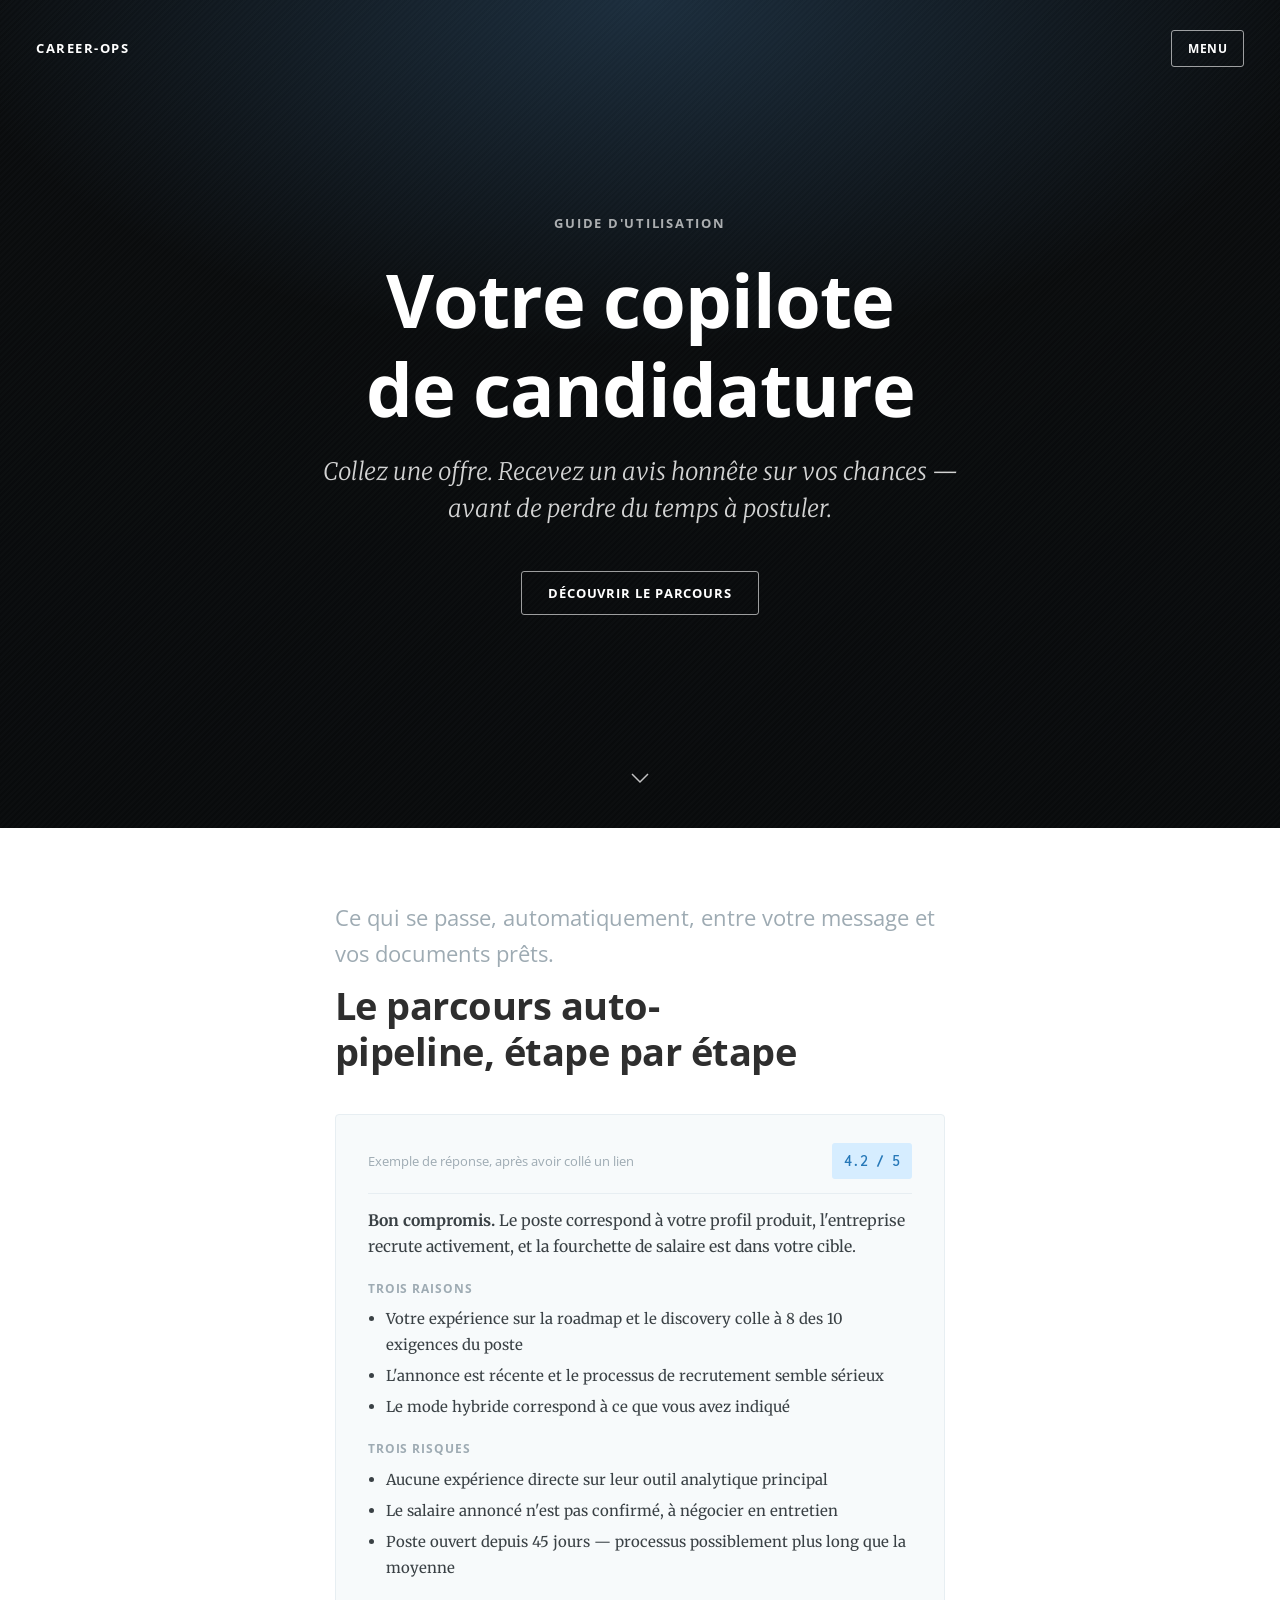
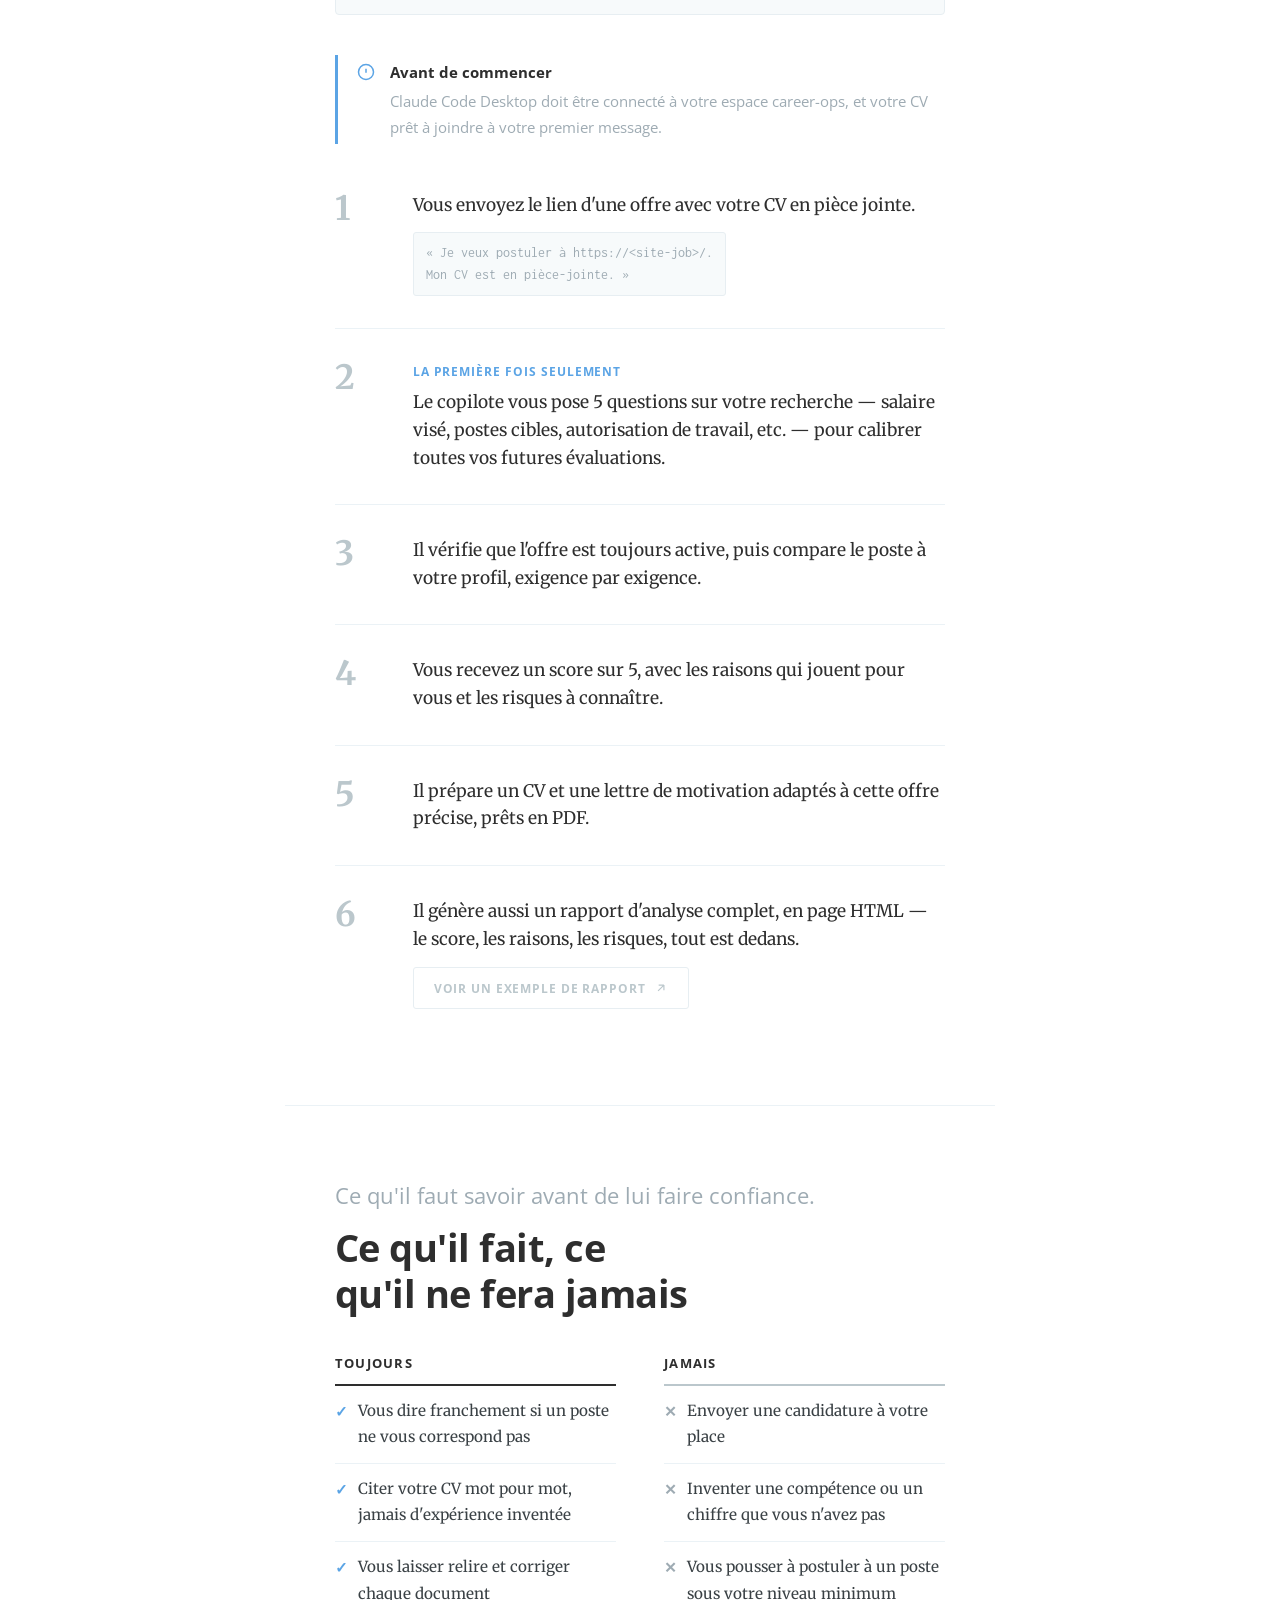
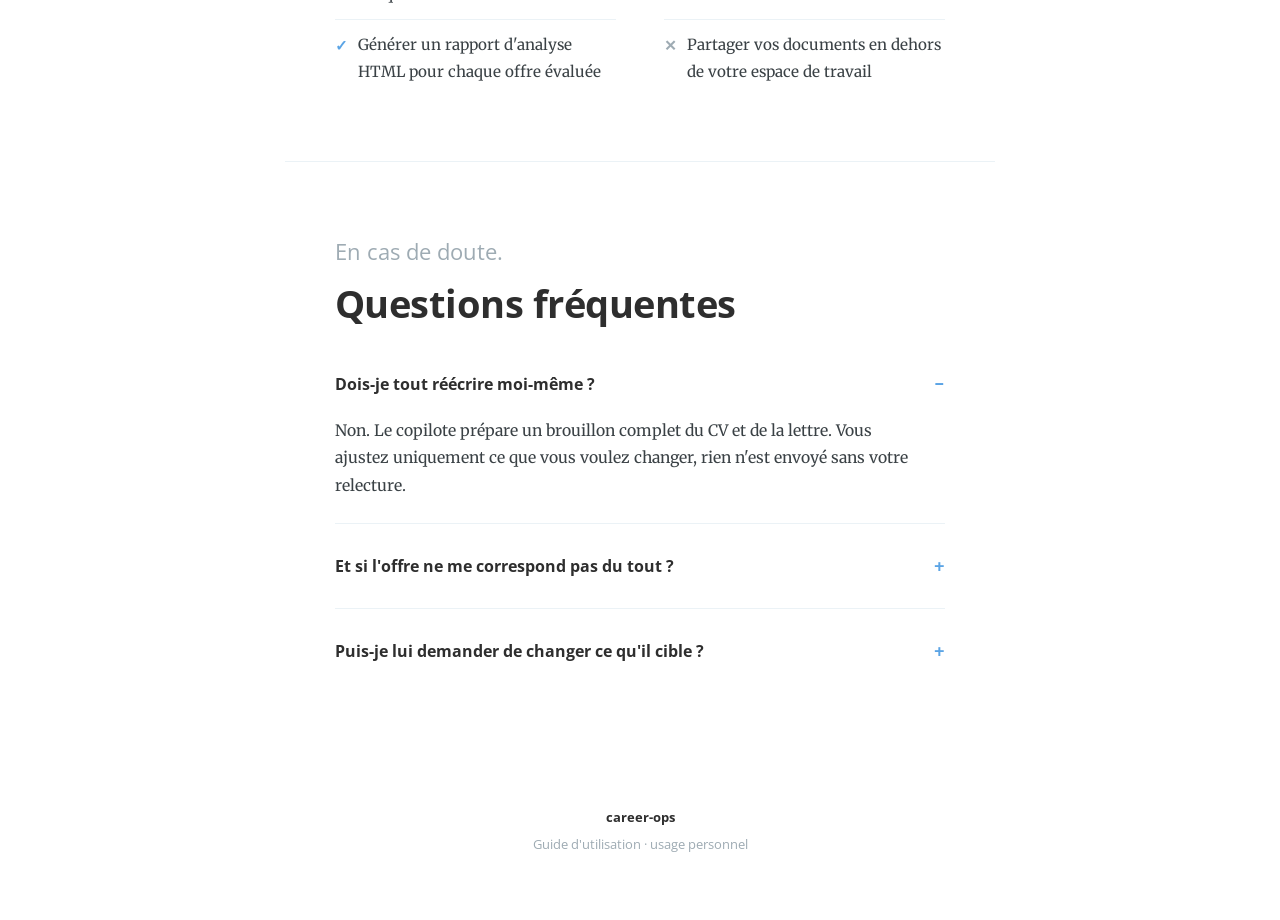
==== copilote-candidature.html @ a5e95cc9 "upd" ====
<!doctype html>
<html lang="fr">
<head>
<meta charset="utf-8">
<meta name="viewport" content="width=device-width, initial-scale=1">
<title>Votre copilote de candidature</title>
<meta name="description" content="Guide d'utilisation du copilote de candidature career-ops : collez une offre, recevez un avis honnête sur vos chances avant de postuler.">
<link rel="preconnect" href="https://fonts.googleapis.com">
<link rel="preconnect" href="https://fonts.gstatic.com" crossorigin>
<link href="https://fonts.googleapis.com/css2?family=Merriweather:ital,wght@0,300;0,400;0,700;1,300;1,400&family=Open+Sans:wght@400;700&family=Inconsolata:wght@500;600&display=swap" rel="stylesheet">
<style>
  :root {
    --ink: #3a4145;
    --ink-strong: #2e2e2e;
    --black: #111111;
    --muted: #9eabb3;
    --muted-2: #bbc7cc;
    --line: #ebf2f6;
    --line-2: #e7eef2;
    --paper: #f7fafb;
    --surface: #ffffff;
    --accent: #5ba4e5;
    --accent-tint: #d6edff;
    color-scheme: light;
  }

  * { box-sizing: border-box; }
  body {
    margin: 0;
    background: var(--surface);
    color: var(--ink);
    font-family: "Merriweather", Georgia, serif;
    font-size: 16px;
    line-height: 1.75;
    -webkit-font-smoothing: antialiased;
  }
  .sans { font-family: "Open Sans", -apple-system, "Segoe UI", sans-serif; }
  .mono { font-family: "Inconsolata", ui-monospace, SFMono-Regular, monospace; }
  a { color: inherit; }

  h1, h2, h3 { color: var(--ink-strong); line-height: 1.2; text-wrap: balance; margin: 0; }

  /* ================= Hero ================= */
  .main-header {
    position: relative;
    min-height: 92vh;
    display: flex;
    flex-direction: column;
    justify-content: center;
    align-items: center;
    text-align: center;
    padding: 0 24px;
    background:
      radial-gradient(ellipse 90% 70% at 50% 0%, rgba(91,164,229,.22), transparent 60%),
      linear-gradient(rgba(0,0,0,.5), rgba(0,0,0,.55)),
      repeating-linear-gradient(135deg, #1a1f22 0px, #1a1f22 2px, #14181b 2px, #14181b 4px),
      linear-gradient(160deg, #23292d 0%, #14181b 55%, #0d1012 100%);
    color: #fff;
    overflow: hidden;
  }

  .main-nav {
    position: absolute;
    top: 0; left: 0; right: 0;
    display: flex;
    align-items: center;
    justify-content: space-between;
    padding: 30px 36px;
    z-index: 3;
  }
  .brand-mark {
    font-family: "Open Sans", sans-serif;
    font-weight: 700;
    font-size: 13px;
    letter-spacing: .12em;
    text-transform: uppercase;
    color: #fff;
    text-decoration: none;
  }
  .menu-button {
    font-family: "Open Sans", sans-serif;
    font-size: 12px;
    font-weight: 700;
    letter-spacing: .04em;
    text-transform: uppercase;
    color: #fff;
    background: transparent;
    border: 1px solid rgba(255,255,255,.6);
    border-radius: 3px;
    padding: 9px 16px;
    cursor: pointer;
    transition: background .2s ease, color .2s ease;
  }
  .menu-button:hover { background: #fff; color: #222; }

  .hero-inner { position: relative; z-index: 2; width: 100%; max-width: 720px; }
  .eyebrow {
    font-family: "Open Sans", sans-serif;
    font-size: 12.5px; font-weight: 700; letter-spacing: .14em; text-transform: uppercase;
    color: rgba(255,255,255,.65);
    margin-bottom: 22px;
    animation: fadeDown .6s .1s both;
  }
  .page-title {
    font-family: "Open Sans", sans-serif;
    font-weight: 700;
    font-size: clamp(2.2rem, 6.5vw, 4.6rem);
    letter-spacing: -1px;
    color: #fff;
    animation: fadeDown .7s .2s both;
  }
  .page-description {
    font-family: "Merriweather", serif;
    font-weight: 300;
    font-style: italic;
    font-size: clamp(1.15rem, 2.4vw, 1.5rem);
    line-height: 1.55;
    color: rgba(255,255,255,.82);
    max-width: 46ch;
    margin: 20px auto 0;
    animation: fadeDown .9s .3s both;
  }
  .header-button {
    display: inline-block;
    margin-top: 2.75rem;
    padding: 0 26px;
    height: 44px;
    line-height: 42px;
    font-family: "Open Sans", sans-serif;
    font-size: 13px;
    font-weight: 700;
    letter-spacing: .07em;
    text-transform: uppercase;
    color: #fff;
    text-decoration: none;
    border: 1px solid rgba(255,255,255,.6);
    border-radius: 3px;
    transition: all .2s ease;
    animation: fadeDown 1s .4s both;
  }
  .header-button:hover { color: #222; background: #fff; border-color: #fff; }

  .scroll-down {
    position: absolute;
    z-index: 3;
    bottom: 34px; left: 50%;
    transform: translateX(-50%);
    width: 32px; height: 32px;
    color: rgba(255,255,255,.75);
    animation: bounce 2.2s infinite;
  }
  .scroll-down:hover { color: #fff; }

  @keyframes fadeDown { from { opacity: 0; transform: translateY(-14px); } to { opacity: 1; transform: translateY(0); } }
  @keyframes bounce { 0%,100% { transform: translateX(-50%) translateY(0); } 50% { transform: translateX(-50%) translateY(8px); } }
  @media (prefers-reduced-motion: reduce) {
    .eyebrow, .page-title, .page-description, .header-button { animation: none; }
    .scroll-down { animation: none; }
  }

  /* ================= Slide-in index ================= */
  .site-wrapper {
    position: relative;
    background: var(--surface);
    transition: transform .3s ease;
  }
  body.nav-open .site-wrapper { transform: translateX(-240px); }
  body.nav-open { overflow-x: hidden; }

  .index-panel {
    position: fixed;
    top: 0; right: 0; bottom: 0;
    width: 240px;
    background: var(--black);
    transform: translateX(240px);
    transition: transform .3s ease;
    z-index: 20;
    padding: 90px 8% 5%;
  }
  body.nav-open .index-panel { transform: translateX(0); }
  .index-panel .nav-title {
    position: absolute; top: 40px; left: 30px;
    font-family: "Open Sans", sans-serif;
    font-size: 12px; letter-spacing: .12em; text-transform: uppercase;
    color: rgba(255,255,255,.45);
  }
  .index-panel .close-btn {
    position: absolute; top: 30px; right: 30px;
    background: none; border: none; color: rgba(255,255,255,.6);
    font-size: 22px; line-height: 1; cursor: pointer; padding: 4px;
  }
  .index-panel .close-btn:hover { color: #fff; }
  .index-panel ul { list-style: none; margin: 0; padding: 0; }
  .index-panel li a {
    display: block;
    font-family: "Open Sans", sans-serif;
    font-size: 1.05rem;
    color: #b8b8b8;
    text-decoration: none;
    padding: 10px 0;
    border-bottom: 1px solid rgba(255,255,255,.08);
    transition: color .15s ease;
  }
  .index-panel li a:hover { color: #fff; }

  .nav-cover {
    display: none;
    position: fixed; inset: 0; z-index: 15;
    background: rgba(0,0,0,.25);
  }
  body.nav-open .nav-cover { display: block; }

  /* ================= Content rhythm (post-style) ================= */
  .inner { width: 86%; max-width: 710px; margin: 0 auto; }

  section.block {
    width: 86%; max-width: 710px; margin: 4.5rem auto 0;
    padding-bottom: 4rem;
    border-bottom: var(--line) 1px solid;
  }
  section.block:last-of-type { border-bottom: none; }

  .kicker {
    font-family: "Open Sans", sans-serif;
    font-size: 1.4rem; line-height: 1.6;
    color: var(--muted);
    margin: 1.5rem 0 0;
  }
  h2.block-title {
    font-family: "Open Sans", sans-serif;
    font-weight: 700;
    font-size: clamp(1.7rem, 3.5vw, 2.4rem);
    letter-spacing: -.5px;
    margin-top: 10px;
  }

  /* verdict mock, styled like a quoted excerpt card */
  .verdict-mock {
    margin-top: 2.5rem;
    background: var(--paper);
    border: 1px solid var(--line-2);
    border-radius: 4px;
    padding: 1.75rem 2rem;
  }
  .verdict-mock .head {
    display: flex; align-items: baseline; justify-content: space-between; gap: 12px; flex-wrap: wrap;
    padding-bottom: 14px; margin-bottom: 14px; border-bottom: 1px solid var(--line-2);
    font-family: "Open Sans", sans-serif;
  }
  .verdict-mock .who { font-size: .82rem; color: var(--muted); }
  .score-pill {
    font-family: "Inconsolata", monospace; font-weight: 600; font-size: 1rem;
    background: var(--accent-tint); color: #2678b8;
    border-radius: 3px; padding: 4px 12px; white-space: nowrap;
  }
  .verdict-mock p { margin: 0 0 12px; font-size: .98rem; line-height: 1.65; }
  .verdict-mock .tag {
    font-family: "Open Sans", sans-serif; font-size: .74rem; font-weight: 700;
    letter-spacing: .08em; text-transform: uppercase; color: var(--muted);
    margin: 18px 0 8px;
  }
  .verdict-mock ul { margin: 0; padding-left: 1.2em; font-size: .93rem; color: var(--ink); }
  .verdict-mock li { margin-bottom: 5px; }

  .callout {
    margin-top: 2.5rem;
    display: flex; gap: 14px;
    border-left: 3px solid var(--accent);
    padding: 4px 0 4px 18px;
  }
  .callout svg { flex: none; margin-top: 3px; color: var(--accent); }
  .callout .t { font-family: "Open Sans", sans-serif; font-weight: 700; font-size: .95rem; margin-bottom: 3px; color: var(--ink-strong); }
  .callout .d { color: var(--muted); font-size: .92rem; font-family: "Open Sans", sans-serif; }

  /* ================= Steps ================= */
  .steps { margin-top: 3rem; }
  .step {
    display: grid;
    grid-template-columns: 56px 1fr;
    gap: 22px;
    padding: 2rem 0;
    border-top: 1px solid var(--line);
  }
  .step:first-child { border-top: none; padding-top: 0; }
  .step .num {
    font-family: "Merriweather", serif;
    font-weight: 700;
    font-size: 2.1rem;
    color: var(--muted-2);
    line-height: 1;
  }
  .step .body p { margin: 0; color: var(--ink-strong); font-size: 1.08rem; line-height: 1.6; }
  .step .body .example {
    margin-top: 12px;
    font-family: "Inconsolata", monospace;
    font-size: .85rem;
    line-height: 1.6;
    color: var(--muted);
    background: var(--paper);
    border: 1px solid var(--line-2);
    border-radius: 3px;
    padding: 9px 12px;
    display: inline-block;
  }
  .btn-report {
    display: inline-flex; align-items: center; gap: 9px;
    margin-top: 14px;
    padding: 0 20px; height: 42px;
    font-family: "Open Sans", sans-serif;
    font-size: .78rem; font-weight: 700; letter-spacing: .07em; text-transform: uppercase;
    color: var(--ink-strong);
    background: transparent;
    border: 1px solid var(--ink-strong);
    border-radius: 3px;
    cursor: pointer;
    transition: all .2s ease;
  }
  .btn-report:hover:not(:disabled) { background: var(--ink-strong); color: #fff; }
  .btn-report:disabled {
    cursor: not-allowed;
    color: var(--muted-2);
    border-color: var(--line-2);
  }
  .step .body .once {
    font-family: "Open Sans", sans-serif;
    font-size: .74rem; font-weight: 700; letter-spacing: .08em; text-transform: uppercase;
    color: var(--accent);
    margin-bottom: 8px; display: block;
  }

  /* ================= Trust grid ================= */
  .trust-grid {
    margin-top: 2.5rem;
    display: grid;
    grid-template-columns: 1fr 1fr;
    gap: 0 3rem;
  }
  .trust-col h3 {
    font-family: "Open Sans", sans-serif;
    font-weight: 700; font-size: .8rem;
    letter-spacing: .1em; text-transform: uppercase;
    padding-bottom: 12px; margin-bottom: 12px;
    border-bottom: 2px solid var(--ink-strong);
  }
  .trust-col.dont h3 { border-bottom-color: var(--muted-2); }
  .trust-col ul { margin: 0; padding: 0; list-style: none; }
  .trust-col li {
    font-size: .95rem; color: var(--ink);
    padding: 12px 0;
    border-top: 1px solid var(--line);
    display: flex; gap: 10px;
  }
  .trust-col li:first-child { border-top: none; padding-top: 0; }
  .trust-col.do li::before { content: "✓"; color: var(--accent); flex: none; font-weight: 700; font-family: "Open Sans", sans-serif; }
  .trust-col.dont li::before { content: "✕"; color: var(--muted); flex: none; font-weight: 700; font-family: "Open Sans", sans-serif; }

  /* ================= FAQ ================= */
  .faq-item { border-top: 1px solid var(--line); padding: 1.5rem 0; }
  .faq-item:first-of-type { border-top: none; padding-top: 0; }
  .faq-item summary {
    cursor: pointer; list-style: none;
    font-family: "Open Sans", sans-serif; font-weight: 700; font-size: 1.02rem; color: var(--ink-strong);
    display: flex; align-items: center; justify-content: space-between; gap: 12px;
  }
  .faq-item summary::-webkit-details-marker { display: none; }
  .faq-item summary::after { content: "+"; color: var(--accent); font-size: 1.3rem; font-family: "Inconsolata", monospace; flex: none; }
  .faq-item[open] summary::after { content: "–"; }
  .faq-item p { margin: 14px 0 0; color: var(--ink); font-size: .98rem; max-width: 58ch; }

  /* ================= Footer ================= */
  footer.site-footer {
    padding: 3rem 24px 4rem;
    text-align: center;
    font-family: "Open Sans", sans-serif;
    font-size: .82rem;
    color: var(--muted);
  }
  footer.site-footer .copyright { color: var(--ink-strong); font-weight: 700; margin-bottom: 4px; }

  @media (max-width: 560px) {
    .trust-grid { grid-template-columns: 1fr; gap: 2rem; }
    .step { grid-template-columns: 40px 1fr; gap: 14px; }
    .step .num { font-size: 1.5rem; }
    .main-nav { padding: 22px 20px; }
  }
</style>
</head>
<body>

<header class="main-header">
  <nav class="main-nav">
    <a class="brand-mark" href="./">career-ops</a>
    <button class="menu-button" id="openNav" aria-controls="indexPanel" aria-expanded="false">Menu</button>
  </nav>
  <div class="hero-inner">
    <div class="eyebrow">Guide d'utilisation</div>
    <h1 class="page-title">Votre copilote<br>de candidature</h1>
    <p class="page-description">Collez une offre. Recevez un avis honnête sur vos chances — avant de perdre du temps à postuler.</p>
    <a class="header-button" href="#etapes">Découvrir le parcours</a>
  </div>
  <a class="scroll-down" href="#content" aria-label="Défiler vers le contenu">
    <svg viewBox="0 0 32 32" fill="none" stroke="currentColor" stroke-width="1.5"><path d="M8 12l8 8 8-8"/></svg>
  </a>
</header>

<span class="nav-cover" id="navCover"></span>
<div class="index-panel" id="indexPanel">
  <span class="nav-title">Sommaire</span>
  <button class="close-btn" id="closeNav" aria-label="Fermer">&times;</button>
  <ul>
    <li><a href="#etapes">Le parcours</a></li>
    <li><a href="#confiance">Ce qu'il fait / ne fait jamais</a></li>
    <li><a href="#faq">Questions fréquentes</a></li>
    <li><a href="./">← Tous les tutoriels</a></li>
  </ul>
</div>

<div class="site-wrapper" id="siteWrapper">
  <main id="content">

    <section class="block" id="etapes">
      <div class="inner">
        <p class="kicker sans">Ce qui se passe, automatiquement, entre votre message et vos documents prêts.</p>
        <h2 class="block-title">Le parcours auto-pipeline, étape par étape</h2>

        <div class="verdict-mock">
          <div class="head">
            <span class="who">Exemple de réponse, après avoir collé un lien</span>
            <span class="score-pill">4.2 / 5</span>
          </div>
          <p><strong>Bon compromis.</strong> Le poste correspond à votre profil produit, l'entreprise recrute activement, et la fourchette de salaire est dans votre cible.</p>
          <div class="tag">Trois raisons</div>
          <ul>
            <li>Votre expérience sur la roadmap et le discovery colle à 8 des 10 exigences du poste</li>
            <li>L'annonce est récente et le processus de recrutement semble sérieux</li>
            <li>Le mode hybride correspond à ce que vous avez indiqué</li>
          </ul>
          <div class="tag">Trois risques</div>
          <ul>
            <li>Aucune expérience directe sur leur outil analytique principal</li>
            <li>Le salaire annoncé n'est pas confirmé, à négocier en entretien</li>
            <li>Poste ouvert depuis 45 jours — processus possiblement plus long que la moyenne</li>
          </ul>
        </div>

        <div class="callout">
          <svg width="20" height="20" viewBox="0 0 24 24" fill="none" stroke="currentColor" stroke-width="1.8"><circle cx="12" cy="12" r="9"/><path d="M12 8v5M12 16h.01"/></svg>
          <div>
            <div class="t">Avant de commencer</div>
            <div class="d">Claude Code Desktop doit être connecté à votre espace career-ops, et votre CV prêt à joindre à votre premier message.</div>
          </div>
        </div>

        <div class="steps">
          <div class="step">
            <div class="num">1</div>
            <div class="body">
              <p>Vous envoyez le lien d'une offre avec votre CV en pièce jointe.</p>
              <span class="example">« Je veux postuler à https://&lt;site-job&gt;/.<br>Mon CV est en pièce-jointe. »</span>
            </div>
          </div>
          <div class="step">
            <div class="num">2</div>
            <div class="body">
              <span class="once">La première fois seulement</span>
              <p>Le copilote vous pose 5 questions sur votre recherche — salaire visé, postes cibles, autorisation de travail, etc. — pour calibrer toutes vos futures évaluations.</p>
            </div>
          </div>
          <div class="step">
            <div class="num">3</div>
            <div class="body">
              <p>Il vérifie que l'offre est toujours active, puis compare le poste à votre profil, exigence par exigence.</p>
            </div>
          </div>
          <div class="step">
            <div class="num">4</div>
            <div class="body">
              <p>Vous recevez un score sur 5, avec les raisons qui jouent pour vous et les risques à connaître.</p>
            </div>
          </div>
          <div class="step">
            <div class="num">5</div>
            <div class="body">
              <p>Il prépare un CV et une lettre de motivation adaptés à cette offre précise, prêts en PDF.</p>
            </div>
          </div>
          <div class="step">
            <div class="num">6</div>
            <div class="body">
              <p>Il génère aussi un rapport d'analyse complet, en page HTML — le score, les raisons, les risques, tout est dedans.</p>
              <button type="button" class="btn-report" disabled>
                Voir un exemple de rapport
                <svg width="14" height="14" viewBox="0 0 24 24" fill="none" stroke="currentColor" stroke-width="2"><path d="M7 17L17 7M17 7H8M17 7v9"/></svg>
              </button>
            </div>
          </div>
        </div>
      </div>
    </section>

    <section class="block" id="confiance">
      <div class="inner">
        <p class="kicker sans">Ce qu'il faut savoir avant de lui faire confiance.</p>
        <h2 class="block-title">Ce qu'il fait, ce qu'il ne fera jamais</h2>
        <div class="trust-grid">
          <div class="trust-col do">
            <h3>Toujours</h3>
            <ul>
              <li>Vous dire franchement si un poste ne vous correspond pas</li>
              <li>Citer votre CV mot pour mot, jamais d'expérience inventée</li>
              <li>Vous laisser relire et corriger chaque document</li>
              <li>Générer un rapport d'analyse HTML pour chaque offre évaluée</li>
            </ul>
          </div>
          <div class="trust-col dont">
            <h3>Jamais</h3>
            <ul>
              <li>Envoyer une candidature à votre place</li>
              <li>Inventer une compétence ou un chiffre que vous n'avez pas</li>
              <li>Vous pousser à postuler à un poste sous votre niveau minimum</li>
              <li>Partager vos documents en dehors de votre espace de travail</li>
            </ul>
          </div>
        </div>
      </div>
    </section>

    <section class="block" id="faq">
      <div class="inner">
        <p class="kicker sans">En cas de doute.</p>
        <h2 class="block-title">Questions fréquentes</h2>
        <div class="faq-list" style="margin-top:2.5rem">
          <details class="faq-item" open>
            <summary>Dois-je tout réécrire moi-même ?</summary>
            <p>Non. Le copilote prépare un brouillon complet du CV et de la lettre. Vous ajustez uniquement ce que vous voulez changer, rien n'est envoyé sans votre relecture.</p>
          </details>
          <details class="faq-item">
            <summary>Et si l'offre ne me correspond pas du tout ?</summary>
            <p>Il vous le dit dès le score, avant que vous ne perdiez du temps sur des documents pour un poste qui ne vous convient pas.</p>
          </details>
          <details class="faq-item">
            <summary>Puis-je lui demander de changer ce qu'il cible ?</summary>
            <p>Oui. Dites-lui simplement ce que vous cherchez — un autre type de poste, une autre ville, une fourchette de salaire différente — et il ajuste ses évaluations en conséquence.</p>
          </details>
        </div>
      </div>
    </section>

  </main>

  <footer class="site-footer">
    <div class="copyright">career-ops</div>
    <div class="poweredby">Guide d'utilisation · usage personnel</div>
  </footer>
</div>

<script>
  (function () {
    var body = document.body;
    var openBtn = document.getElementById('openNav');
    var closeBtn = document.getElementById('closeNav');
    var cover = document.getElementById('navCover');
    function openNav() { body.classList.add('nav-open'); openBtn.setAttribute('aria-expanded', 'true'); }
    function closeNav() { body.classList.remove('nav-open'); openBtn.setAttribute('aria-expanded', 'false'); }
    openBtn.addEventListener('click', openNav);
    closeBtn.addEventListener('click', closeNav);
    cover.addEventListener('click', closeNav);
    document.querySelectorAll('.index-panel a').forEach(function (a) {
      a.addEventListener('click', closeNav);
    });
  })();
</script>
</body>
</html>
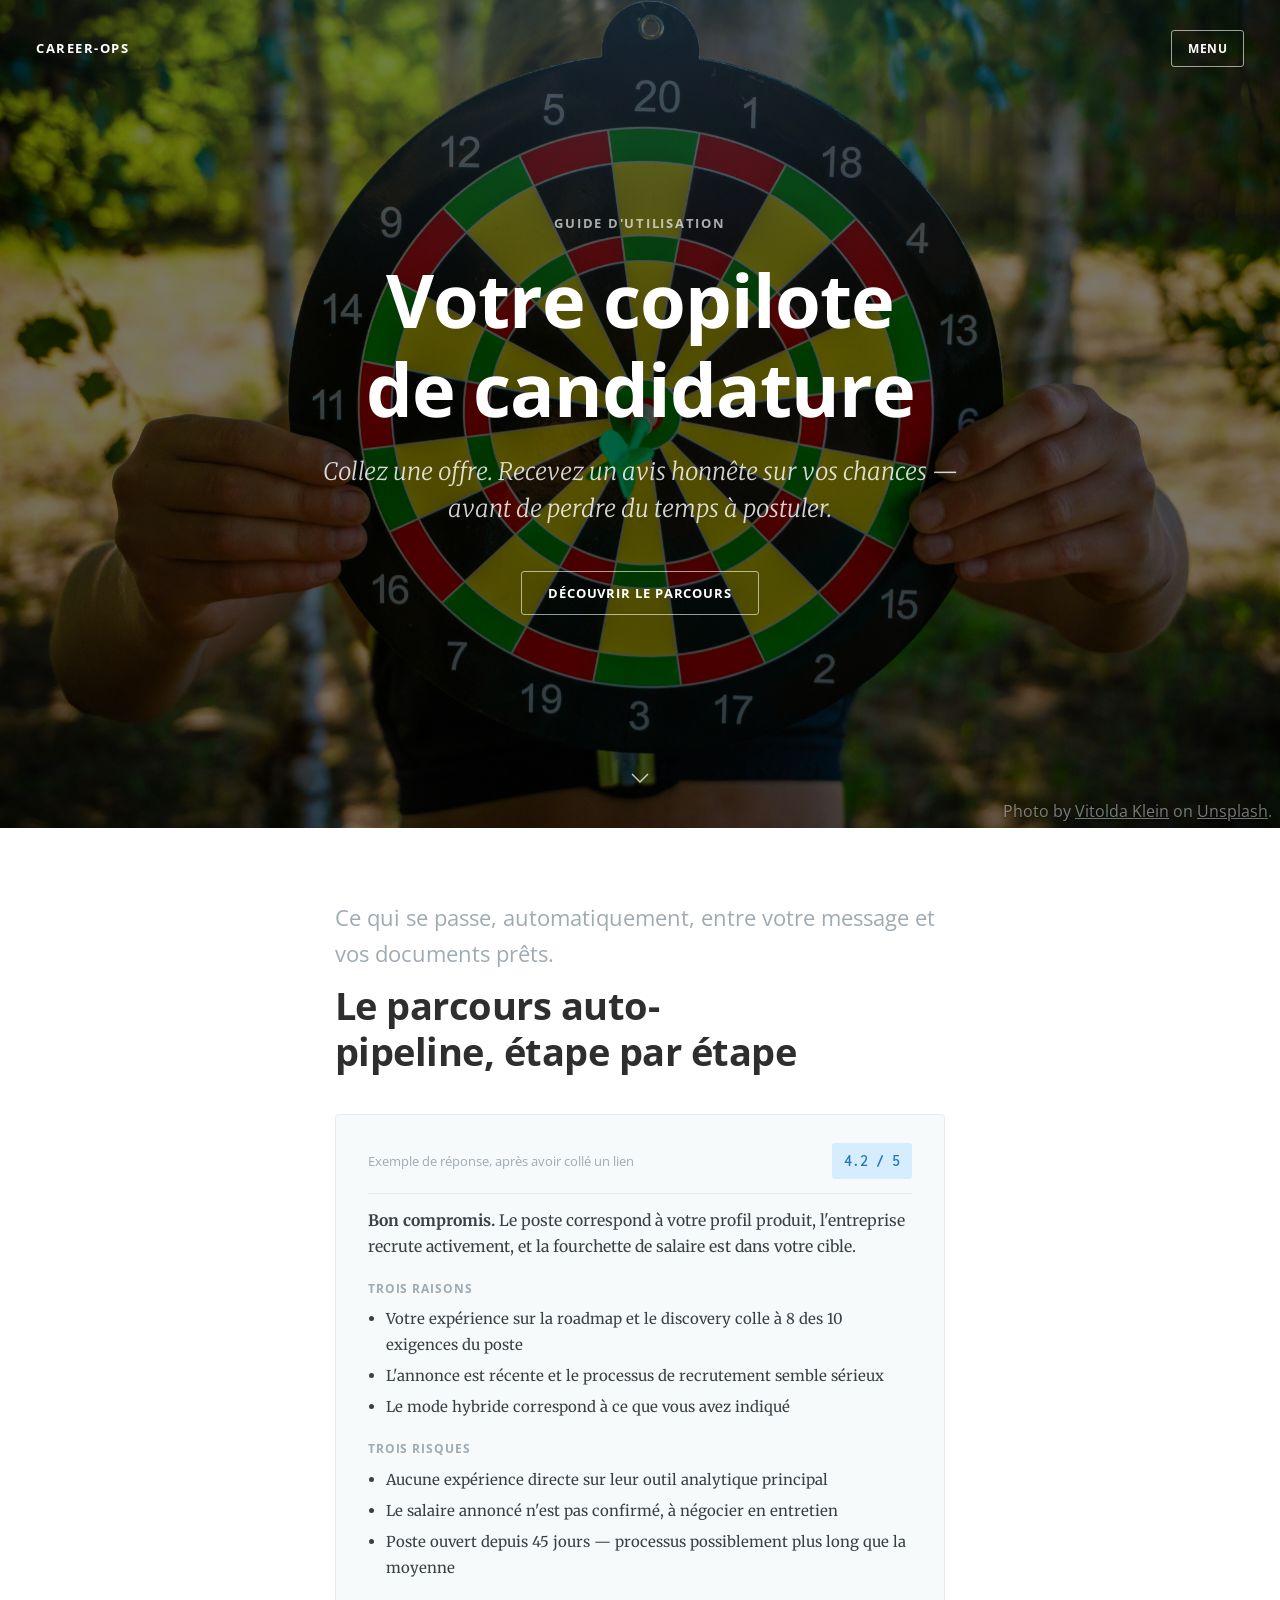
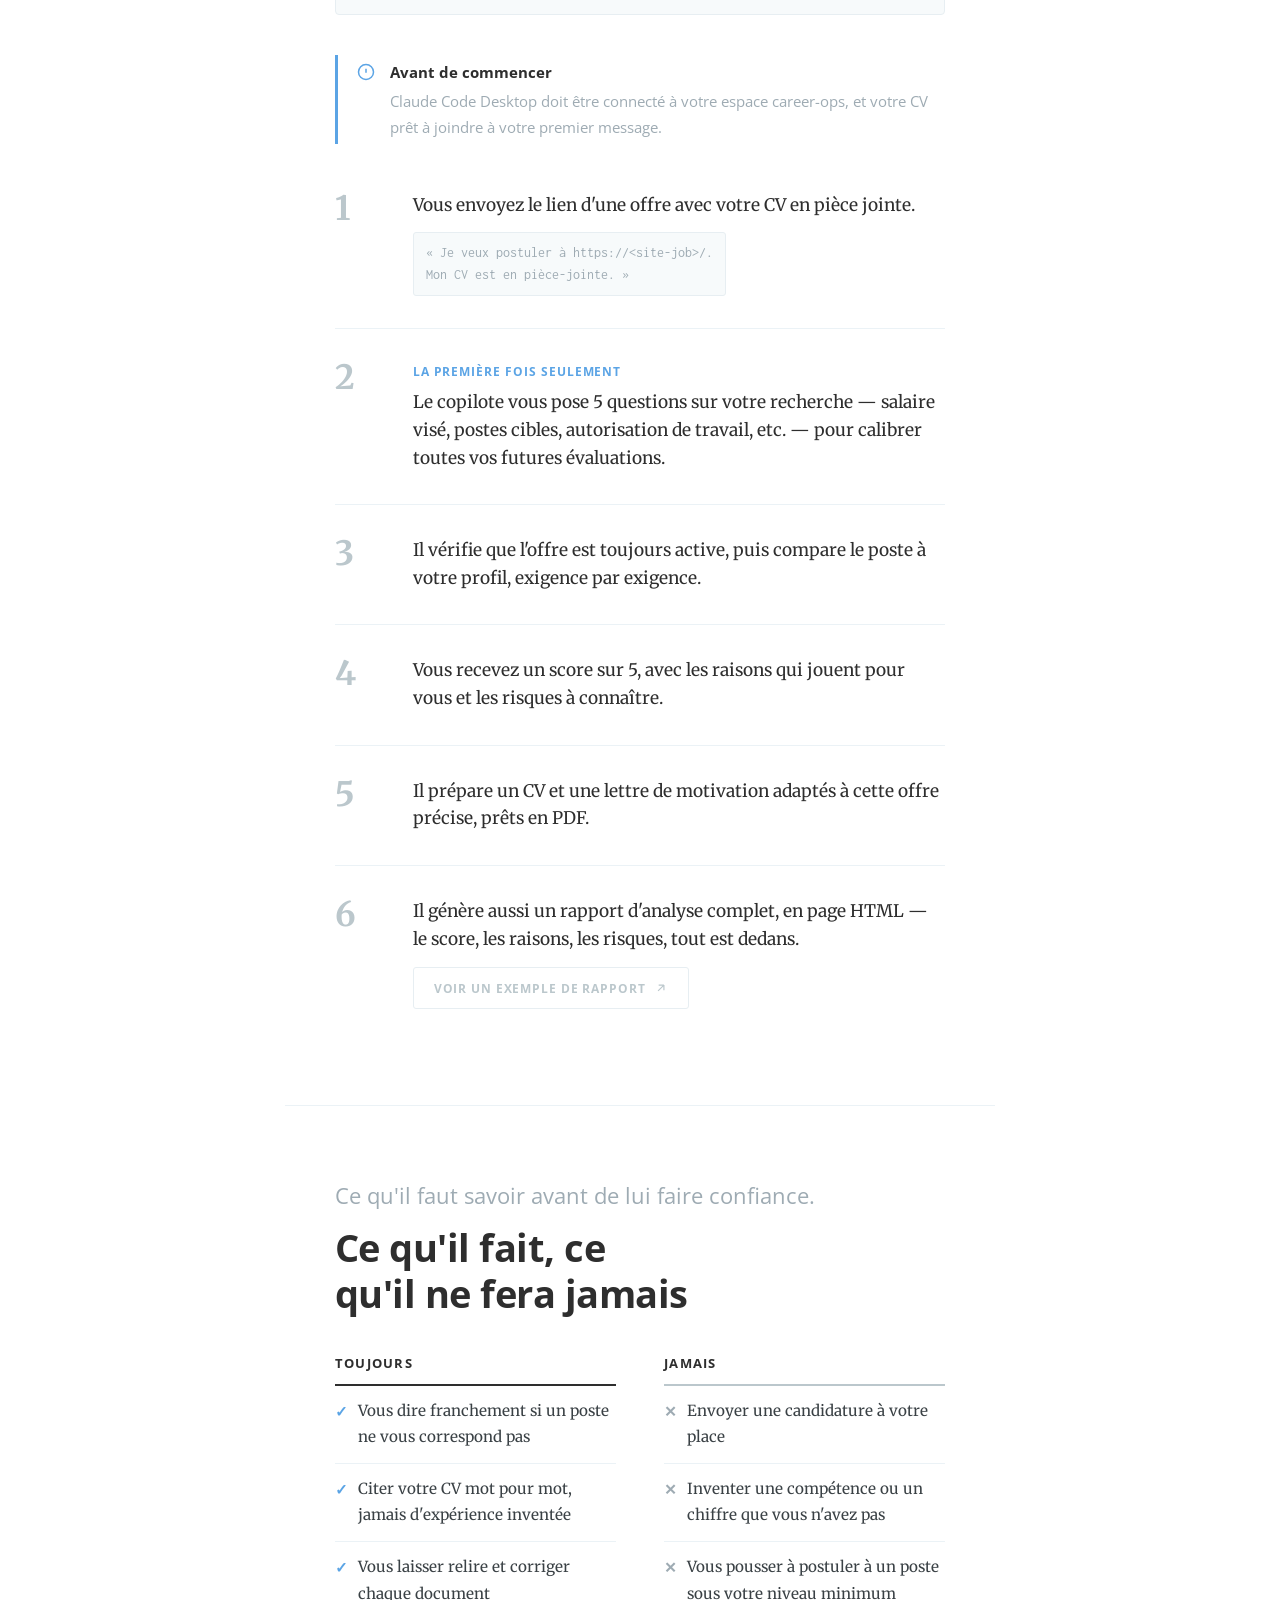
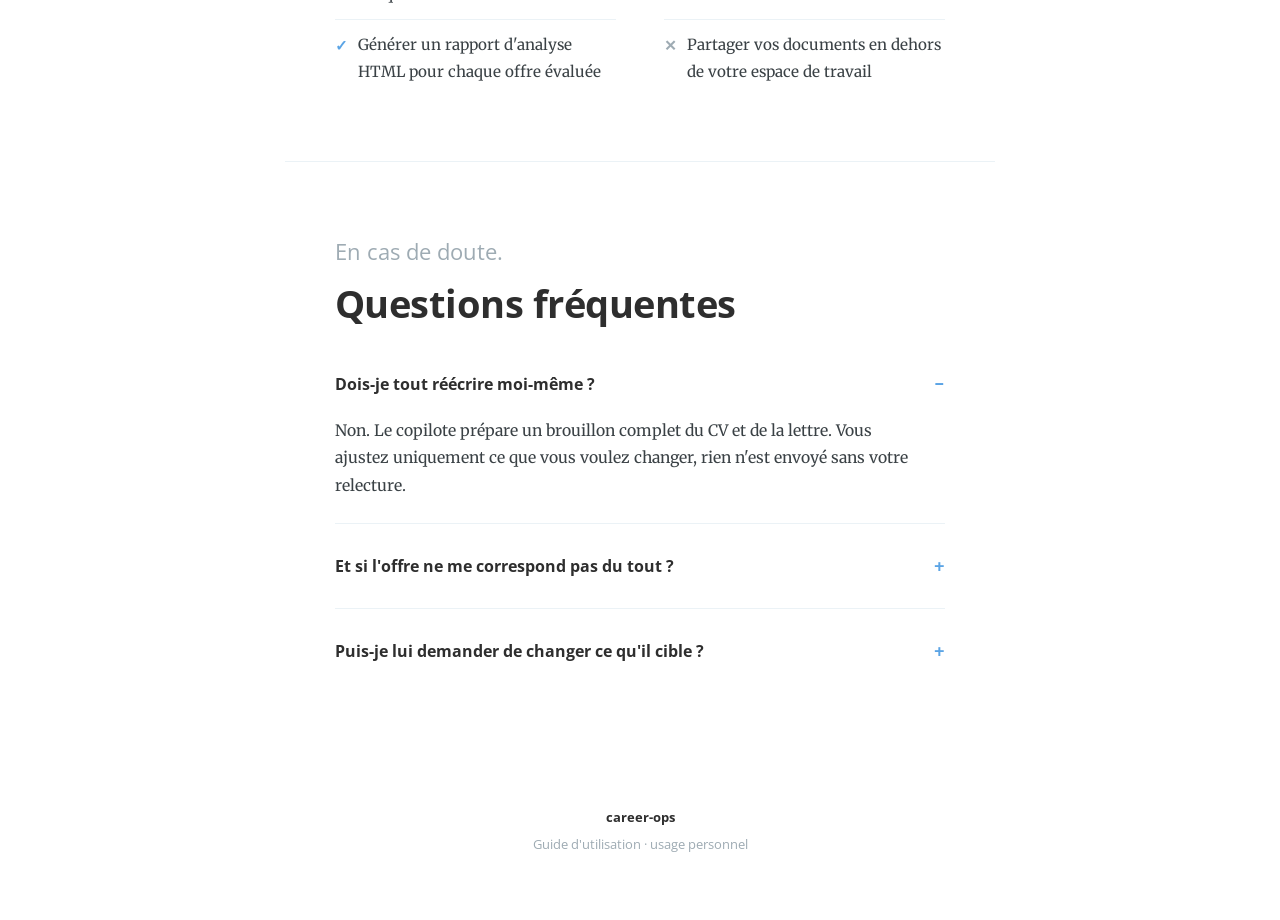
==== commit bef97444: "upd" ====
--- a/copilote-candidature.html
+++ b/copilote-candidature.html
@@ -50,14 +50,32 @@
     align-items: center;
     text-align: center;
     padding: 0 24px;
-    background:
+    background-color: #14181b;
+    background-image:
       radial-gradient(ellipse 90% 70% at 50% 0%, rgba(91,164,229,.22), transparent 60%),
       linear-gradient(rgba(0,0,0,.5), rgba(0,0,0,.55)),
-      repeating-linear-gradient(135deg, #1a1f22 0px, #1a1f22 2px, #14181b 2px, #14181b 4px),
-      linear-gradient(160deg, #23292d 0%, #14181b 55%, #0d1012 100%);
+      url(assets/images/background1.jpg);
+    background-repeat: no-repeat;
+    background-position: center center;
+    background-size: cover;
     color: #fff;
     overflow: hidden;
   }
+
+  .cover-credit {
+    position: absolute;
+    z-index: 100;
+    right: 8px;
+    bottom: 6px;
+    margin: 0;
+    font-size: 1rem;
+    line-height: 1.4;
+    font-family: "Open Sans", sans-serif;
+    color: rgba(255,255,255,.45);
+    text-shadow: 0 1px 2px rgba(0,0,0,.5);
+  }
+  .cover-credit a { color: inherit; text-decoration: underline; }
+  .cover-credit a:hover { color: rgba(255,255,255,.9); }
 
   .main-nav {
     position: absolute;
@@ -401,6 +419,7 @@
   <a class="scroll-down" href="#content" aria-label="Défiler vers le contenu">
     <svg viewBox="0 0 32 32" fill="none" stroke="currentColor" stroke-width="1.5"><path d="M8 12l8 8 8-8"/></svg>
   </a>
+  <p class="cover-credit">Photo by <a href="https://unsplash.com/@little_klein?utm_source=unsplash&utm_medium=referral&utm_content=creditCopyText" target="_blank" rel="noopener">Vitolda Klein</a> on <a href="https://unsplash.com/photos/person-holding-black-red-yellow-and-green-round-analog-clock-L3zuSWaCjSk?utm_source=unsplash&utm_medium=referral&utm_content=creditCopyText" target="_blank" rel="noopener">Unsplash</a>.</p>
 </header>
 
 <span class="nav-cover" id="navCover"></span>
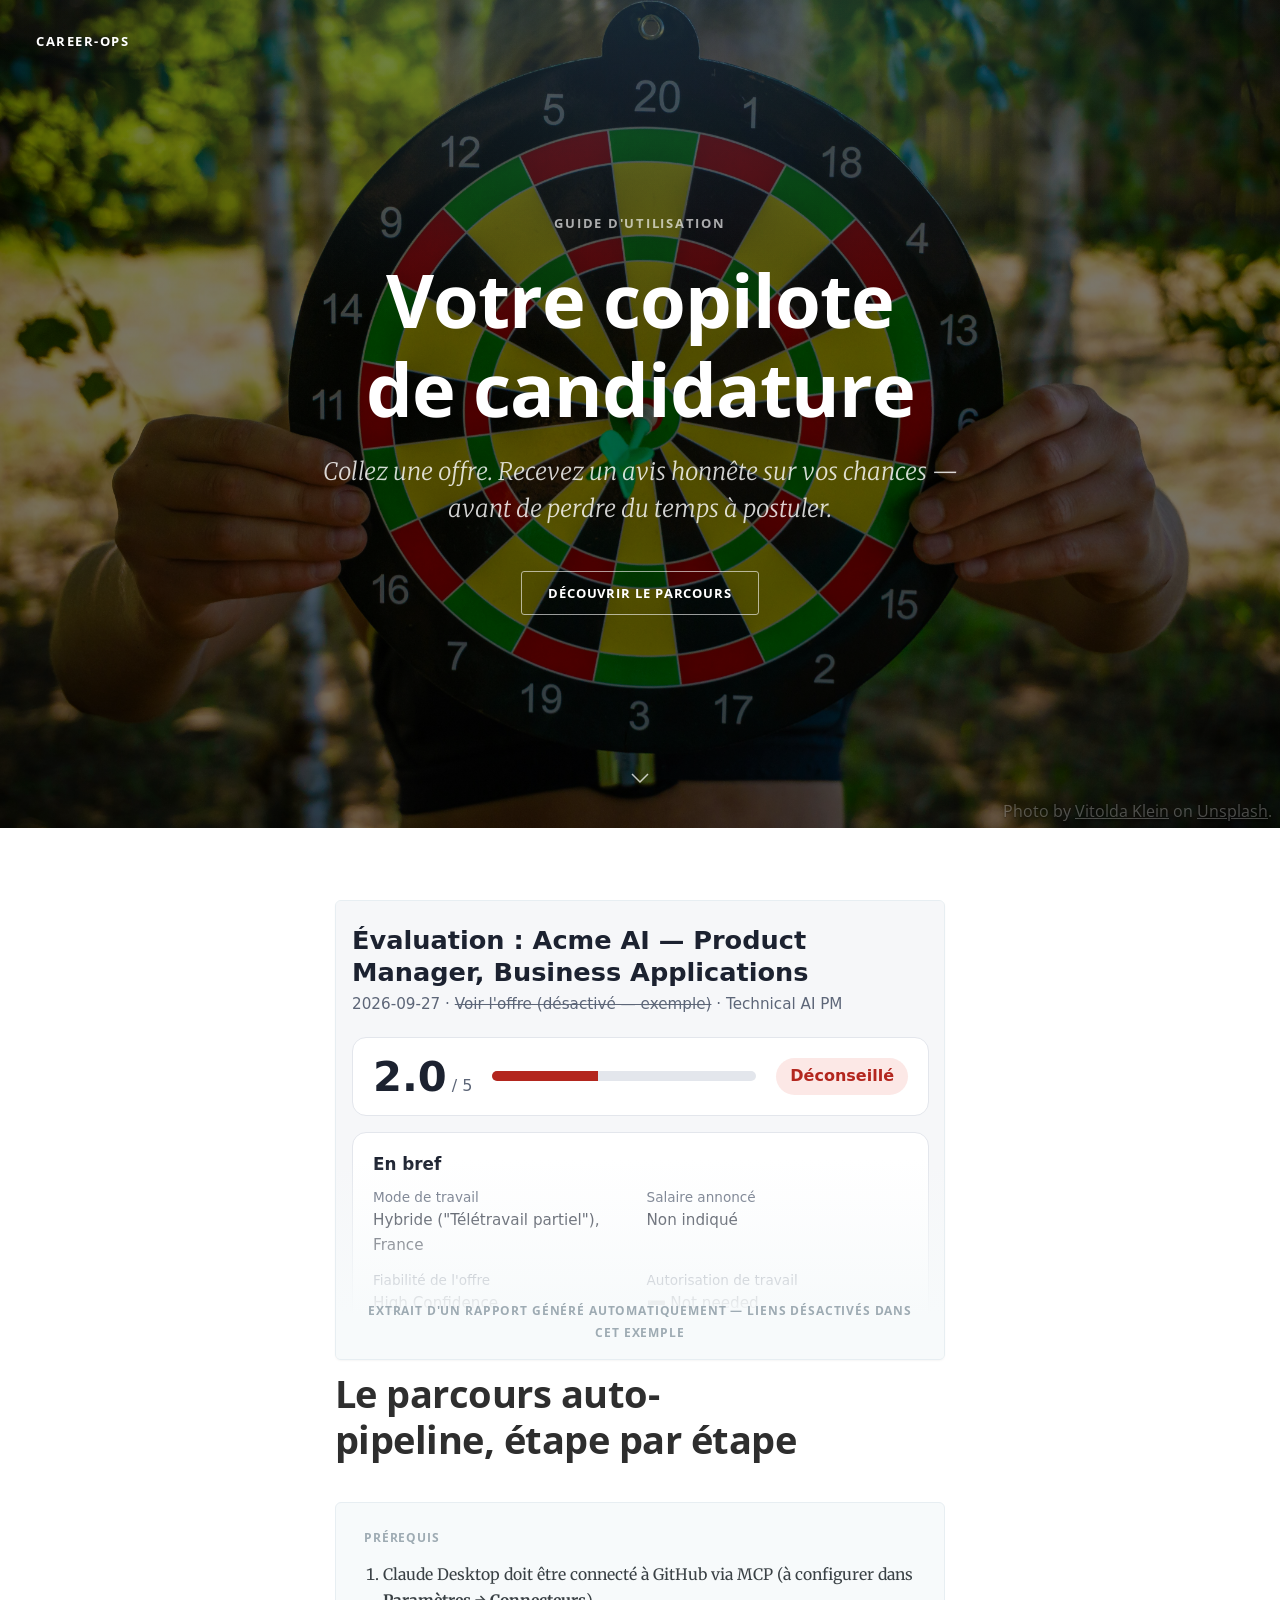
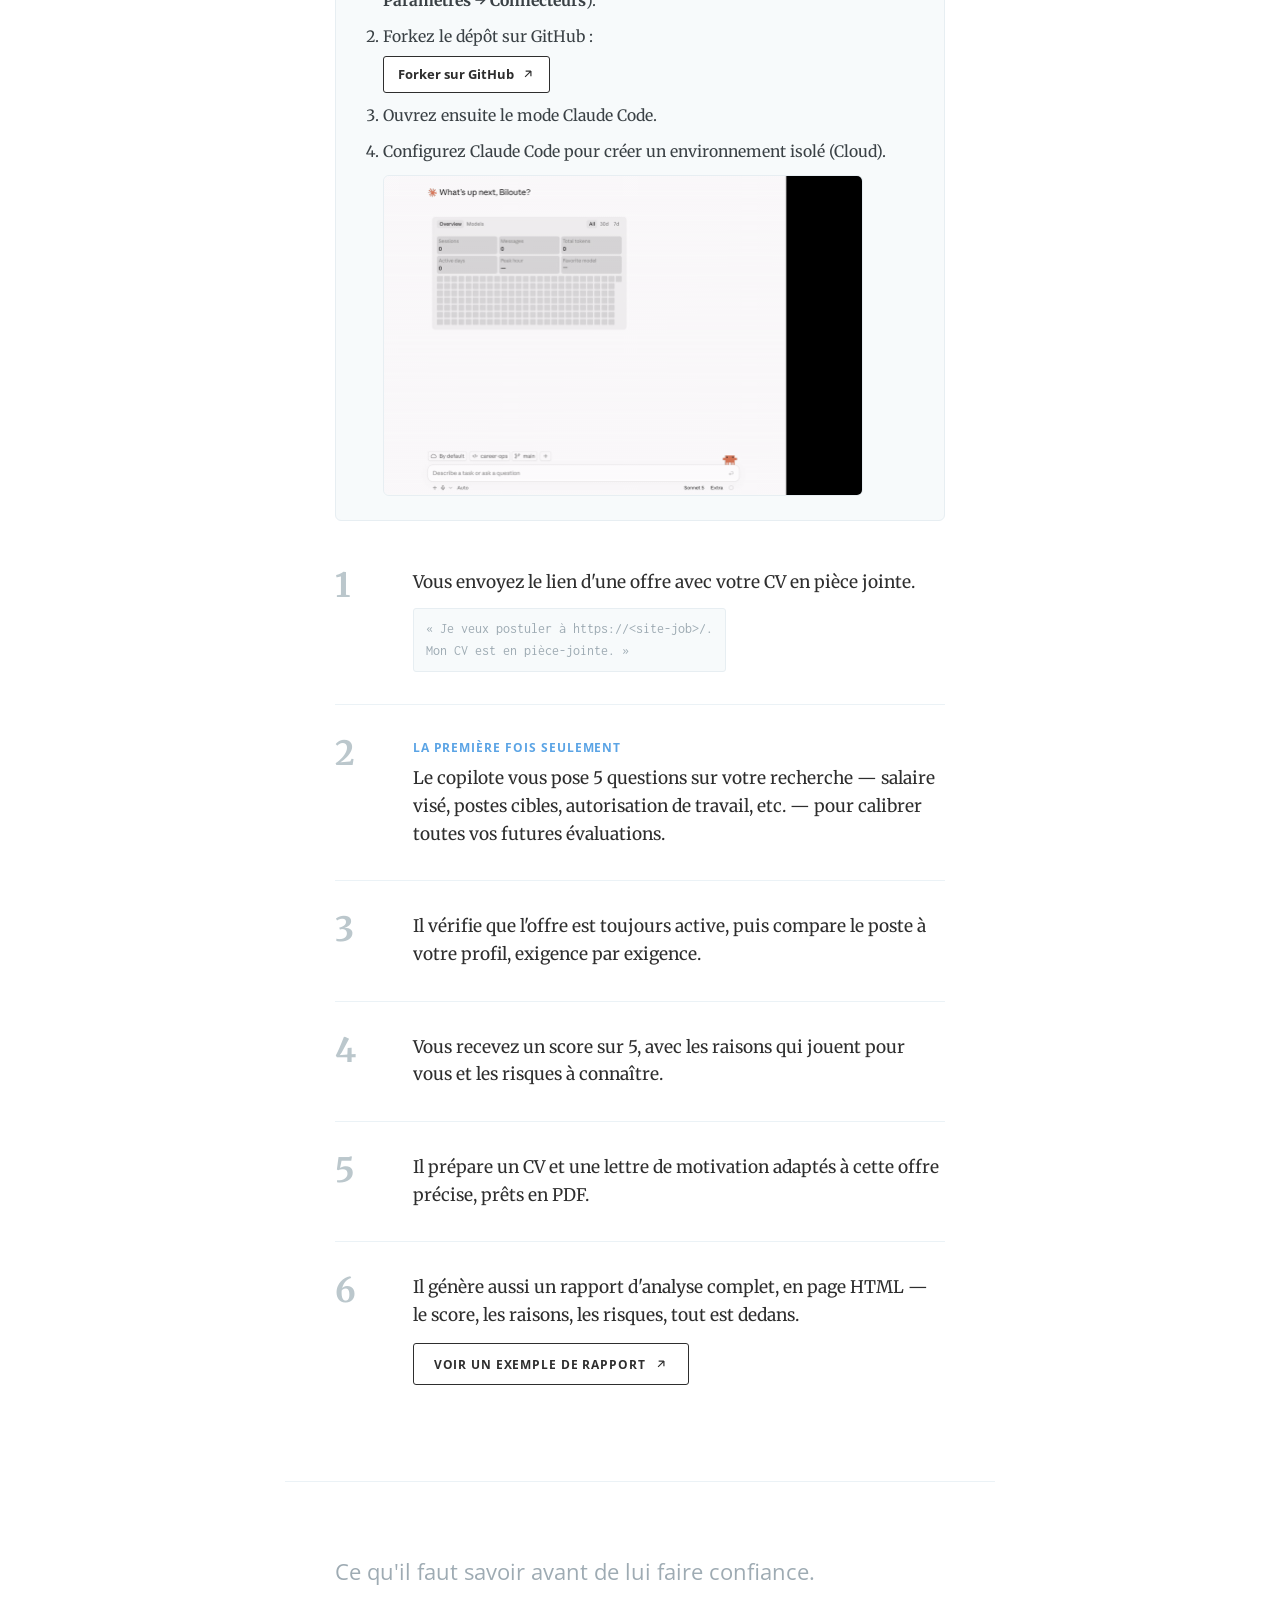
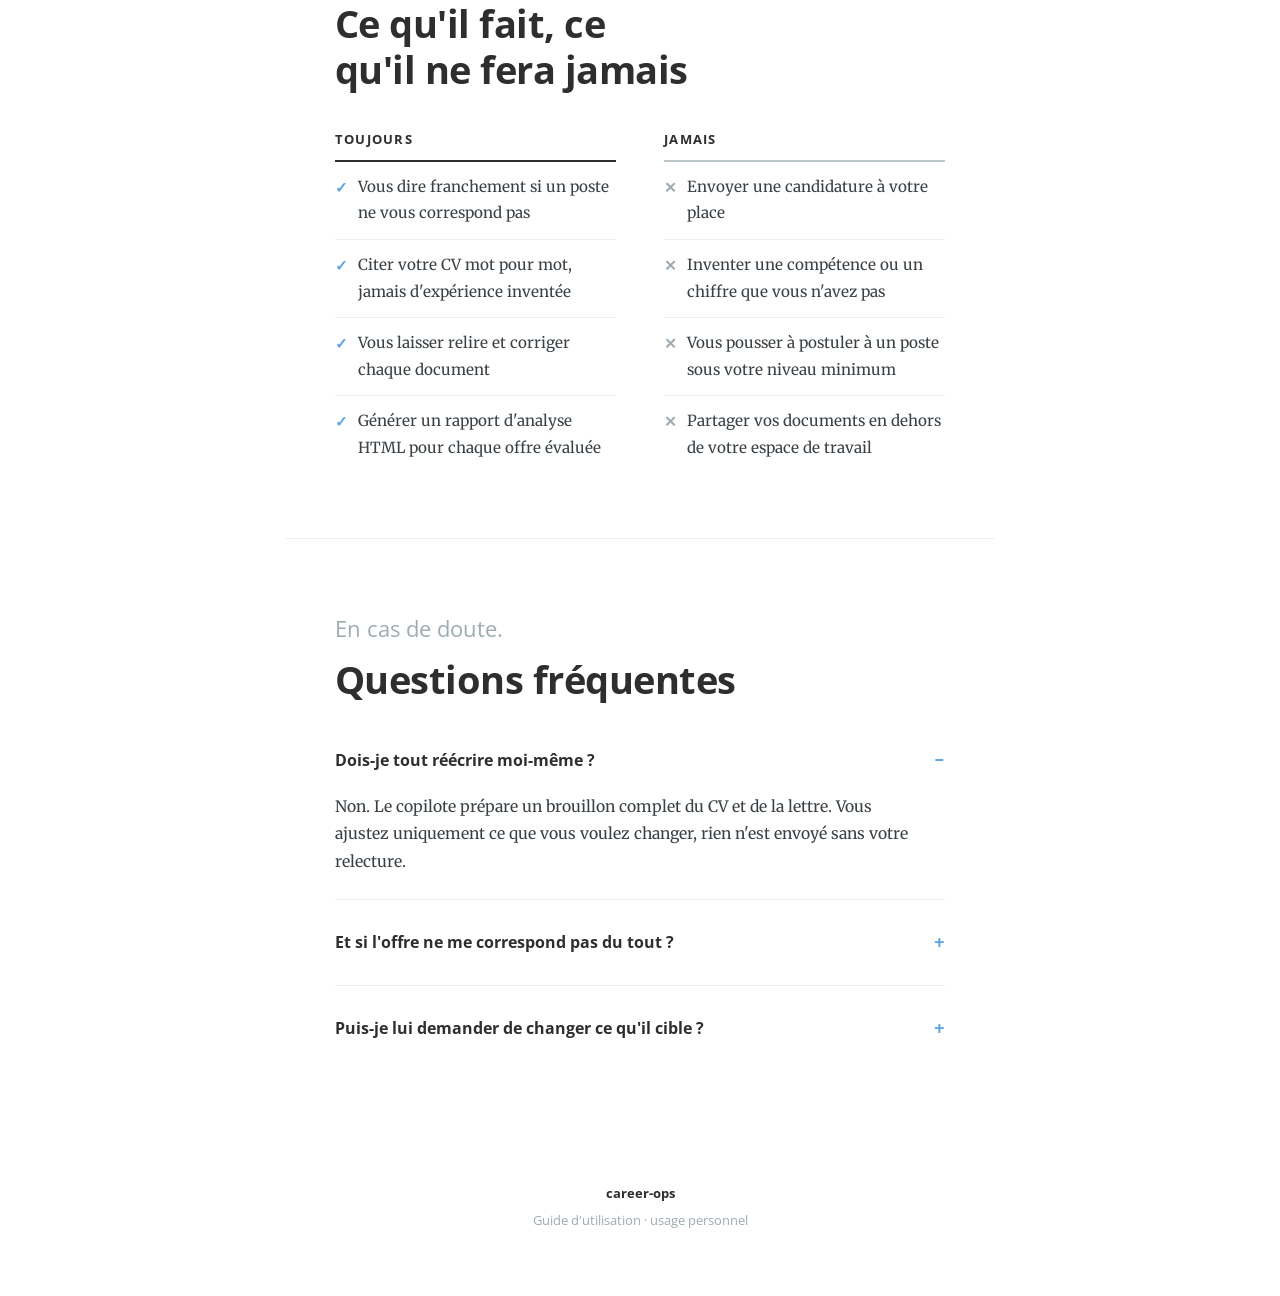
==== commit 84046eda: "upd" ====
--- a/copilote-candidature.html
+++ b/copilote-candidature.html
@@ -71,11 +71,11 @@
     font-size: 1rem;
     line-height: 1.4;
     font-family: "Open Sans", sans-serif;
-    color: rgba(255,255,255,.45);
+    color: rgba(255,255,255,.28);
     text-shadow: 0 1px 2px rgba(0,0,0,.5);
   }
   .cover-credit a { color: inherit; text-decoration: underline; }
-  .cover-credit a:hover { color: rgba(255,255,255,.9); }
+  .cover-credit a:hover { color: rgba(255,255,255,.7); }
 
   .main-nav {
     position: absolute;
@@ -95,22 +95,6 @@
     color: #fff;
     text-decoration: none;
   }
-  .menu-button {
-    font-family: "Open Sans", sans-serif;
-    font-size: 12px;
-    font-weight: 700;
-    letter-spacing: .04em;
-    text-transform: uppercase;
-    color: #fff;
-    background: transparent;
-    border: 1px solid rgba(255,255,255,.6);
-    border-radius: 3px;
-    padding: 9px 16px;
-    cursor: pointer;
-    transition: background .2s ease, color .2s ease;
-  }
-  .menu-button:hover { background: #fff; color: #222; }
-
   .hero-inner { position: relative; z-index: 2; width: 100%; max-width: 720px; }
   .eyebrow {
     font-family: "Open Sans", sans-serif;
@@ -154,7 +138,7 @@
     border: 1px solid rgba(255,255,255,.6);
     border-radius: 3px;
     transition: all .2s ease;
-    animation: fadeDown 1s .4s both;
+    animation: fadeDown 1s .4s both, ctaSlideDown 2.6s 1.4s ease-in-out infinite;
   }
   .header-button:hover { color: #222; background: #fff; border-color: #fff; }
 
@@ -165,68 +149,22 @@
     transform: translateX(-50%);
     width: 32px; height: 32px;
     color: rgba(255,255,255,.75);
-    animation: bounce 2.2s infinite;
+    animation: arrowSlideDown 4.2s ease-in-out infinite;
   }
   .scroll-down:hover { color: #fff; }
 
   @keyframes fadeDown { from { opacity: 0; transform: translateY(-14px); } to { opacity: 1; transform: translateY(0); } }
-  @keyframes bounce { 0%,100% { transform: translateX(-50%) translateY(0); } 50% { transform: translateX(-50%) translateY(8px); } }
+  @keyframes ctaSlideDown { 0%, 100% { transform: translateY(0); } 50% { transform: translateY(8px); } }
+  @keyframes arrowSlideDown { 0%, 100% { transform: translateX(-50%) translateY(0); } 50% { transform: translateX(-50%) translateY(8px); } }
   @media (prefers-reduced-motion: reduce) {
     .eyebrow, .page-title, .page-description, .header-button { animation: none; }
     .scroll-down { animation: none; }
   }
 
-  /* ================= Slide-in index ================= */
   .site-wrapper {
     position: relative;
     background: var(--surface);
-    transition: transform .3s ease;
-  }
-  body.nav-open .site-wrapper { transform: translateX(-240px); }
-  body.nav-open { overflow-x: hidden; }
-
-  .index-panel {
-    position: fixed;
-    top: 0; right: 0; bottom: 0;
-    width: 240px;
-    background: var(--black);
-    transform: translateX(240px);
-    transition: transform .3s ease;
-    z-index: 20;
-    padding: 90px 8% 5%;
-  }
-  body.nav-open .index-panel { transform: translateX(0); }
-  .index-panel .nav-title {
-    position: absolute; top: 40px; left: 30px;
-    font-family: "Open Sans", sans-serif;
-    font-size: 12px; letter-spacing: .12em; text-transform: uppercase;
-    color: rgba(255,255,255,.45);
-  }
-  .index-panel .close-btn {
-    position: absolute; top: 30px; right: 30px;
-    background: none; border: none; color: rgba(255,255,255,.6);
-    font-size: 22px; line-height: 1; cursor: pointer; padding: 4px;
-  }
-  .index-panel .close-btn:hover { color: #fff; }
-  .index-panel ul { list-style: none; margin: 0; padding: 0; }
-  .index-panel li a {
-    display: block;
-    font-family: "Open Sans", sans-serif;
-    font-size: 1.05rem;
-    color: #b8b8b8;
-    text-decoration: none;
-    padding: 10px 0;
-    border-bottom: 1px solid rgba(255,255,255,.08);
-    transition: color .15s ease;
-  }
-  .index-panel li a:hover { color: #fff; }
-
-  .nav-cover {
-    display: none;
-    position: fixed; inset: 0; z-index: 15;
-    background: rgba(0,0,0,.25);
-  }
-  body.nav-open .nav-cover { display: block; }
+  }
 
   /* ================= Content rhythm (post-style) ================= */
   .inner { width: 86%; max-width: 710px; margin: 0 auto; }
@@ -252,33 +190,45 @@
     margin-top: 10px;
   }
 
-  /* verdict mock, styled like a quoted excerpt card */
-  .verdict-mock {
-    margin-top: 2.5rem;
+  /* ================= Report preview widget ================= */
+  .report-widget {
+    position: relative;
+    margin-top: 1.5rem;
+    height: 460px;
+    overflow: hidden;
+    border: 1px solid var(--line-2);
+    border-radius: 6px;
     background: var(--paper);
-    border: 1px solid var(--line-2);
-    border-radius: 4px;
-    padding: 1.75rem 2rem;
-  }
-  .verdict-mock .head {
-    display: flex; align-items: baseline; justify-content: space-between; gap: 12px; flex-wrap: wrap;
-    padding-bottom: 14px; margin-bottom: 14px; border-bottom: 1px solid var(--line-2);
-    font-family: "Open Sans", sans-serif;
-  }
-  .verdict-mock .who { font-size: .82rem; color: var(--muted); }
-  .score-pill {
-    font-family: "Inconsolata", monospace; font-weight: 600; font-size: 1rem;
-    background: var(--accent-tint); color: #2678b8;
-    border-radius: 3px; padding: 4px 12px; white-space: nowrap;
-  }
-  .verdict-mock p { margin: 0 0 12px; font-size: .98rem; line-height: 1.65; }
-  .verdict-mock .tag {
-    font-family: "Open Sans", sans-serif; font-size: .74rem; font-weight: 700;
-    letter-spacing: .08em; text-transform: uppercase; color: var(--muted);
-    margin: 18px 0 8px;
-  }
-  .verdict-mock ul { margin: 0; padding-left: 1.2em; font-size: .93rem; color: var(--ink); }
-  .verdict-mock li { margin-bottom: 5px; }
+    box-shadow: 0 1px 2px rgba(20,20,20,.04);
+  }
+  .report-widget iframe {
+    display: block;
+    width: 100%;
+    height: 100%;
+    border: 0;
+    pointer-events: none;
+  }
+  .report-widget::after {
+    content: "";
+    position: absolute;
+    left: 0; right: 0; bottom: 0;
+    height: 200px;
+    background: linear-gradient(to bottom, rgba(247,250,251,0), var(--paper) 78%);
+    pointer-events: none;
+  }
+  .report-widget-cta {
+    position: absolute;
+    left: 0; right: 0; bottom: 16px;
+    z-index: 2;
+    padding: 0 20px;
+    text-align: center;
+    font-family: "Open Sans", sans-serif;
+    font-size: .76rem;
+    font-weight: 700;
+    letter-spacing: .07em;
+    text-transform: uppercase;
+    color: var(--muted);
+  }
 
   .callout {
     margin-top: 2.5rem;
@@ -289,6 +239,49 @@
   .callout svg { flex: none; margin-top: 3px; color: var(--accent); }
   .callout .t { font-family: "Open Sans", sans-serif; font-weight: 700; font-size: .95rem; margin-bottom: 3px; color: var(--ink-strong); }
   .callout .d { color: var(--muted); font-size: .92rem; font-family: "Open Sans", sans-serif; }
+
+  .prereq {
+    margin-top: 2.5rem;
+    background: var(--paper);
+    border: 1px solid var(--line-2);
+    border-radius: 6px;
+    padding: 1.5rem 1.75rem;
+  }
+  .prereq .t {
+    font-family: "Open Sans", sans-serif;
+    font-weight: 700;
+    font-size: .74rem;
+    letter-spacing: .08em;
+    text-transform: uppercase;
+    color: var(--muted);
+    margin-bottom: 14px;
+  }
+  .prereq ol { margin: 0; padding-left: 1.2em; color: var(--ink); font-size: .98rem; line-height: 1.65; }
+  .prereq li { margin-bottom: 10px; }
+  .prereq li:last-child { margin-bottom: 0; }
+  .prereq .fork-btn {
+    display: inline-flex; align-items: center; gap: 7px;
+    margin-top: 6px;
+    padding: 7px 14px;
+    font-family: "Open Sans", sans-serif;
+    font-size: .82rem; font-weight: 700;
+    color: var(--ink-strong);
+    background: var(--surface);
+    border: 1px solid var(--ink-strong);
+    border-radius: 3px;
+    text-decoration: none;
+    transition: all .2s ease;
+  }
+  .prereq .fork-btn:hover { background: var(--ink-strong); color: #fff; }
+  .prereq .shot {
+    display: block;
+    margin: 10px 0 0;
+    max-width: 480px;
+    border: 1px solid var(--line-2);
+    border-radius: 6px;
+    overflow: hidden;
+  }
+  .prereq .shot img { display: block; width: 100%; height: auto; }
 
   /* ================= Steps ================= */
   .steps { margin-top: 3rem; }
@@ -339,6 +332,39 @@
     color: var(--muted-2);
     border-color: var(--line-2);
   }
+
+  /* ================= Report modal ================= */
+  .report-modal { position: fixed; inset: 0; z-index: 50; display: none; }
+  .report-modal.is-open { display: block; }
+  .report-modal-backdrop { position: absolute; inset: 0; background: rgba(17,17,17,.55); }
+  .report-modal-panel {
+    position: relative;
+    margin: 4vh auto;
+    width: min(920px, 92vw);
+    height: 92vh;
+    background: var(--surface);
+    border-radius: 8px;
+    overflow: hidden;
+    box-shadow: 0 20px 60px rgba(0,0,0,.35);
+  }
+  .report-modal-panel iframe { display: block; width: 100%; height: 100%; border: 0; }
+  .report-modal-close {
+    position: absolute; top: 10px; right: 10px; z-index: 2;
+    width: 34px; height: 34px;
+    display: inline-flex; align-items: center; justify-content: center;
+    font-size: 20px; line-height: 1;
+    font-family: "Open Sans", sans-serif;
+    color: var(--ink-strong);
+    background: var(--surface);
+    border: 1px solid var(--line-2);
+    border-radius: 50%;
+    cursor: pointer;
+    transition: all .2s ease;
+  }
+  .report-modal-close:hover { background: var(--ink-strong); color: #fff; border-color: var(--ink-strong); }
+  @media (max-width: 560px) {
+    .report-modal-panel { margin: 0; width: 100vw; height: 100vh; border-radius: 0; }
+  }
   .step .body .once {
     font-family: "Open Sans", sans-serif;
     font-size: .74rem; font-weight: 700; letter-spacing: .08em; text-transform: uppercase;
@@ -408,7 +434,6 @@
 <header class="main-header">
   <nav class="main-nav">
     <a class="brand-mark" href="./">career-ops</a>
-    <button class="menu-button" id="openNav" aria-controls="indexPanel" aria-expanded="false">Menu</button>
   </nav>
   <div class="hero-inner">
     <div class="eyebrow">Guide d'utilisation</div>
@@ -422,52 +447,33 @@
   <p class="cover-credit">Photo by <a href="https://unsplash.com/@little_klein?utm_source=unsplash&utm_medium=referral&utm_content=creditCopyText" target="_blank" rel="noopener">Vitolda Klein</a> on <a href="https://unsplash.com/photos/person-holding-black-red-yellow-and-green-round-analog-clock-L3zuSWaCjSk?utm_source=unsplash&utm_medium=referral&utm_content=creditCopyText" target="_blank" rel="noopener">Unsplash</a>.</p>
 </header>
 
-<span class="nav-cover" id="navCover"></span>
-<div class="index-panel" id="indexPanel">
-  <span class="nav-title">Sommaire</span>
-  <button class="close-btn" id="closeNav" aria-label="Fermer">&times;</button>
-  <ul>
-    <li><a href="#etapes">Le parcours</a></li>
-    <li><a href="#confiance">Ce qu'il fait / ne fait jamais</a></li>
-    <li><a href="#faq">Questions fréquentes</a></li>
-    <li><a href="./">← Tous les tutoriels</a></li>
-  </ul>
-</div>
 
 <div class="site-wrapper" id="siteWrapper">
   <main id="content">
 
     <section class="block" id="etapes">
       <div class="inner">
-        <p class="kicker sans">Ce qui se passe, automatiquement, entre votre message et vos documents prêts.</p>
+        <div class="report-widget" aria-label="Aperçu d'un rapport d'analyse généré automatiquement">
+          <iframe src="report-example.html" title="Aperçu d'un rapport d'analyse" loading="lazy" scrolling="no" tabindex="-1"></iframe>
+          <span class="report-widget-cta">Extrait d'un rapport généré automatiquement — liens désactivés dans cet exemple</span>
+        </div>
         <h2 class="block-title">Le parcours auto-pipeline, étape par étape</h2>
 
-        <div class="verdict-mock">
-          <div class="head">
-            <span class="who">Exemple de réponse, après avoir collé un lien</span>
-            <span class="score-pill">4.2 / 5</span>
-          </div>
-          <p><strong>Bon compromis.</strong> Le poste correspond à votre profil produit, l'entreprise recrute activement, et la fourchette de salaire est dans votre cible.</p>
-          <div class="tag">Trois raisons</div>
-          <ul>
-            <li>Votre expérience sur la roadmap et le discovery colle à 8 des 10 exigences du poste</li>
-            <li>L'annonce est récente et le processus de recrutement semble sérieux</li>
-            <li>Le mode hybride correspond à ce que vous avez indiqué</li>
-          </ul>
-          <div class="tag">Trois risques</div>
-          <ul>
-            <li>Aucune expérience directe sur leur outil analytique principal</li>
-            <li>Le salaire annoncé n'est pas confirmé, à négocier en entretien</li>
-            <li>Poste ouvert depuis 45 jours — processus possiblement plus long que la moyenne</li>
-          </ul>
-        </div>
-
-        <div class="callout">
-          <svg width="20" height="20" viewBox="0 0 24 24" fill="none" stroke="currentColor" stroke-width="1.8"><circle cx="12" cy="12" r="9"/><path d="M12 8v5M12 16h.01"/></svg>
-          <div>
-            <div class="t">Avant de commencer</div>
-            <div class="d">Claude Code Desktop doit être connecté à votre espace career-ops, et votre CV prêt à joindre à votre premier message.</div>
-          </div>
+        <div class="prereq">
+          <div class="t">Prérequis</div>
+          <ol>
+            <li>Claude Desktop doit être connecté à GitHub via MCP (à configurer dans <strong>Paramètres → Connecteurs</strong>).</li>
+            <li>Forkez le dépôt sur GitHub :<br>
+              <a class="fork-btn" href="https://github.com/biloute00/career-ops-non-tech/fork" target="_blank" rel="noopener">
+                Forker sur GitHub
+                <svg width="14" height="14" viewBox="0 0 24 24" fill="none" stroke="currentColor" stroke-width="2"><path d="M7 17L17 7M17 7H8M17 7v9"/></svg>
+              </a>
+            </li>
+            <li>Ouvrez ensuite le mode Claude Code.</li>
+            <li>Configurez Claude Code pour créer un environnement isolé (Cloud).
+              <span class="shot"><img src="assets/images/configure-claude-code-env.gif" alt="Démonstration : sélection d'un environnement Cloud isolé dans Claude Code"></span>
+            </li>
+          </ol>
         </div>
 
         <div class="steps">
@@ -507,7 +513,7 @@
             <div class="num">6</div>
             <div class="body">
               <p>Il génère aussi un rapport d'analyse complet, en page HTML — le score, les raisons, les risques, tout est dedans.</p>
-              <button type="button" class="btn-report" disabled>
+              <button type="button" class="btn-report" id="openReportBtn" aria-haspopup="dialog" aria-controls="reportModal">
                 Voir un exemple de rapport
                 <svg width="14" height="14" viewBox="0 0 24 24" fill="none" stroke="currentColor" stroke-width="2"><path d="M7 17L17 7M17 7H8M17 7v9"/></svg>
               </button>
@@ -573,21 +579,44 @@
   </footer>
 </div>
 
+<div class="report-modal" id="reportModal" aria-hidden="true">
+  <div class="report-modal-backdrop" id="reportModalBackdrop"></div>
+  <div class="report-modal-panel" role="dialog" aria-modal="true" aria-label="Exemple de rapport d'analyse">
+    <button type="button" class="report-modal-close" id="reportModalClose" aria-label="Fermer">&times;</button>
+    <iframe id="reportModalFrame" title="Exemple de rapport d'analyse"></iframe>
+  </div>
+</div>
+
 <script>
   (function () {
-    var body = document.body;
-    var openBtn = document.getElementById('openNav');
-    var closeBtn = document.getElementById('closeNav');
-    var cover = document.getElementById('navCover');
-    function openNav() { body.classList.add('nav-open'); openBtn.setAttribute('aria-expanded', 'true'); }
-    function closeNav() { body.classList.remove('nav-open'); openBtn.setAttribute('aria-expanded', 'false'); }
-    openBtn.addEventListener('click', openNav);
-    closeBtn.addEventListener('click', closeNav);
-    cover.addEventListener('click', closeNav);
-    document.querySelectorAll('.index-panel a').forEach(function (a) {
-      a.addEventListener('click', closeNav);
+    var openBtn = document.getElementById('openReportBtn');
+    var modal = document.getElementById('reportModal');
+    var closeBtn = document.getElementById('reportModalClose');
+    var backdrop = document.getElementById('reportModalBackdrop');
+    var frame = document.getElementById('reportModalFrame');
+    if (!openBtn || !modal) return;
+
+    function openModal() {
+      if (!frame.src) frame.src = 'report-example.html';
+      modal.classList.add('is-open');
+      modal.setAttribute('aria-hidden', 'false');
+      document.body.style.overflow = 'hidden';
+    }
+    function closeModal() {
+      modal.classList.remove('is-open');
+      modal.setAttribute('aria-hidden', 'true');
+      document.body.style.overflow = '';
+      openBtn.focus();
+    }
+
+    openBtn.addEventListener('click', openModal);
+    closeBtn.addEventListener('click', closeModal);
+    backdrop.addEventListener('click', closeModal);
+    document.addEventListener('keydown', function (e) {
+      if (e.key === 'Escape' && modal.classList.contains('is-open')) closeModal();
     });
   })();
 </script>
+
 </body>
 </html>
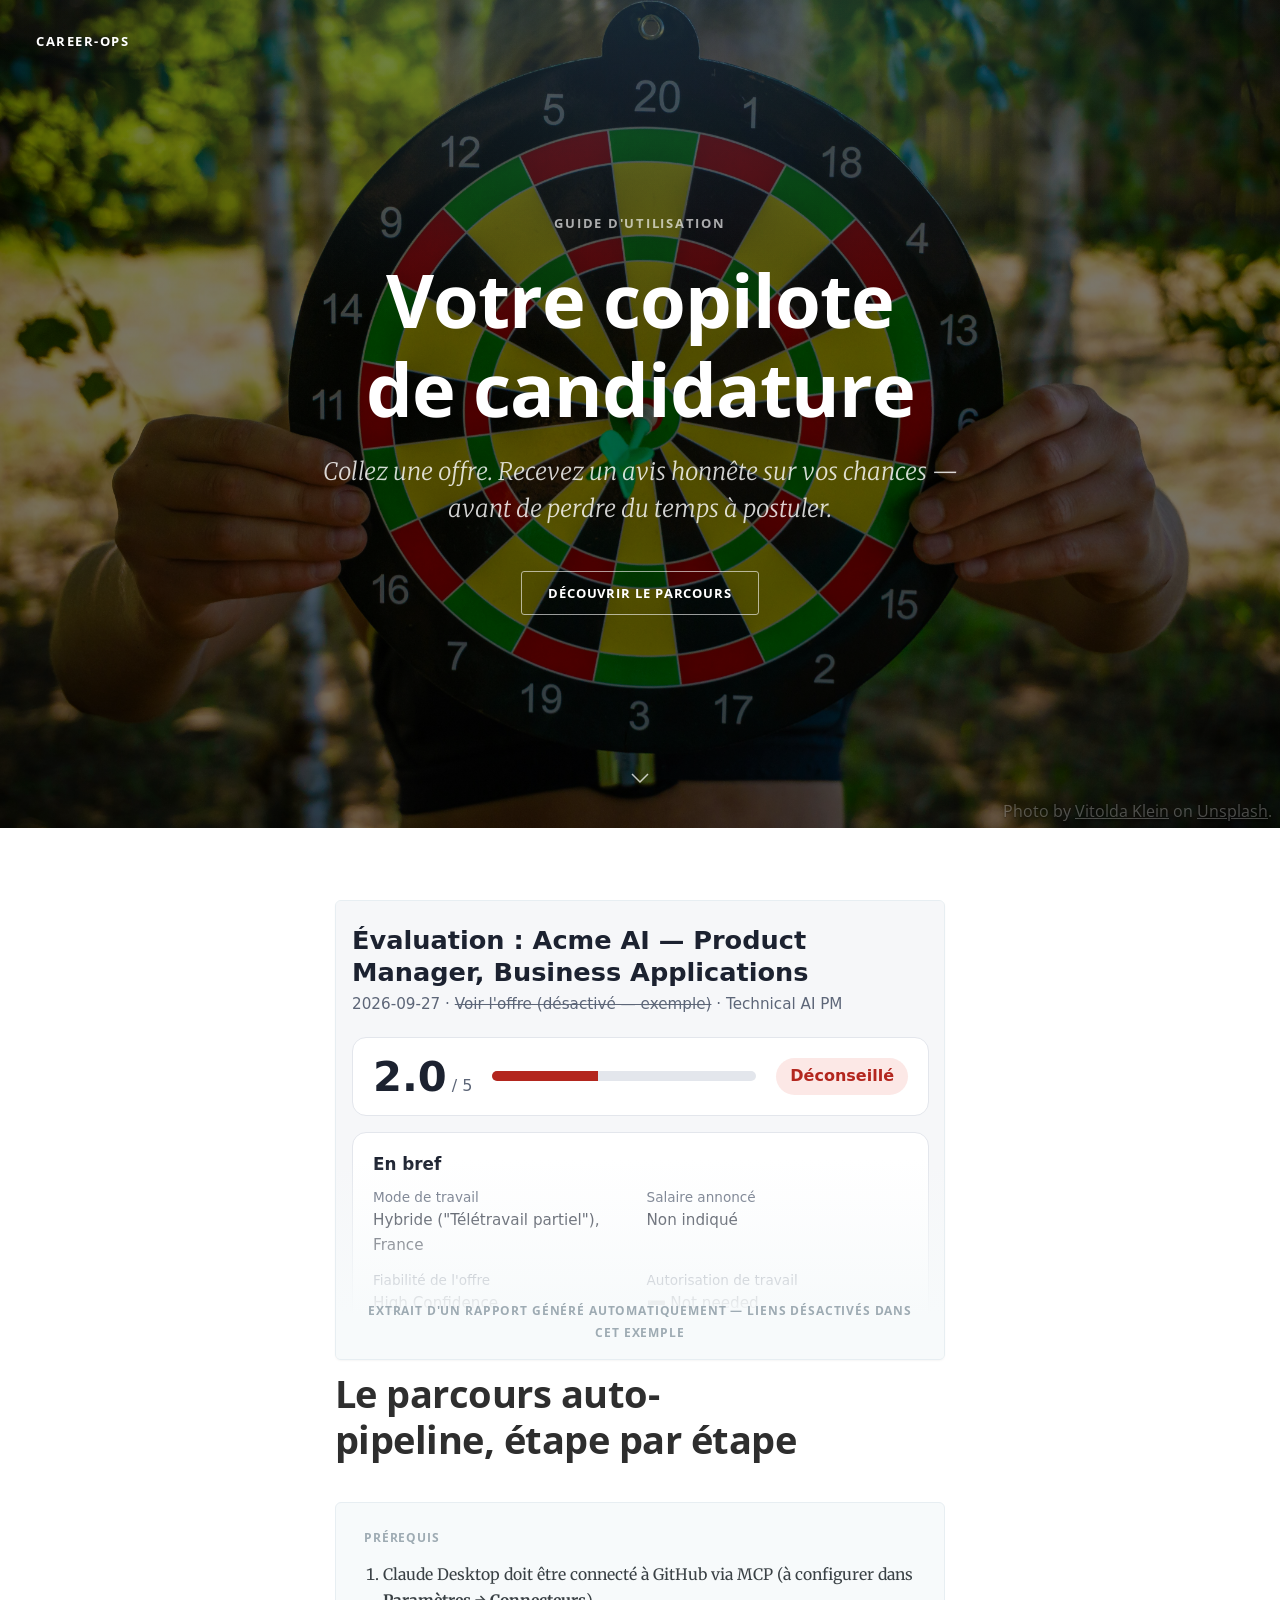
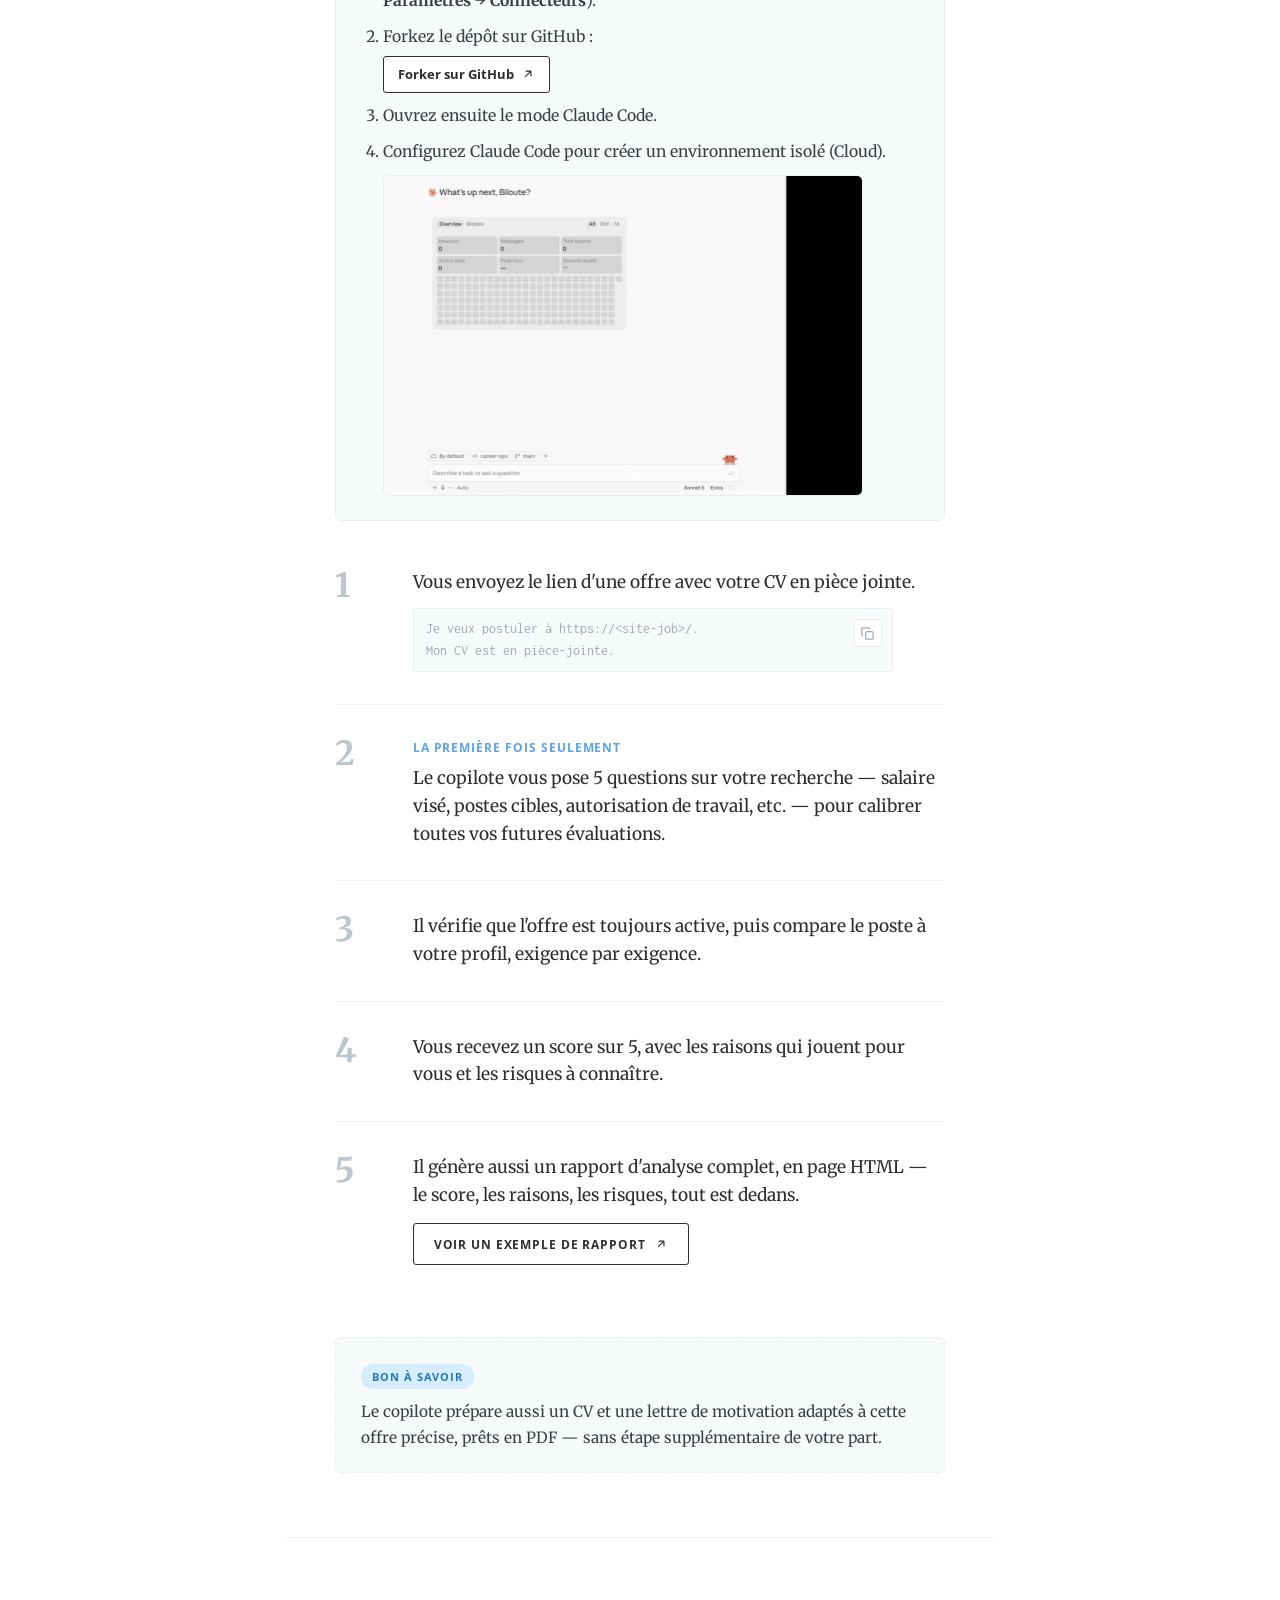
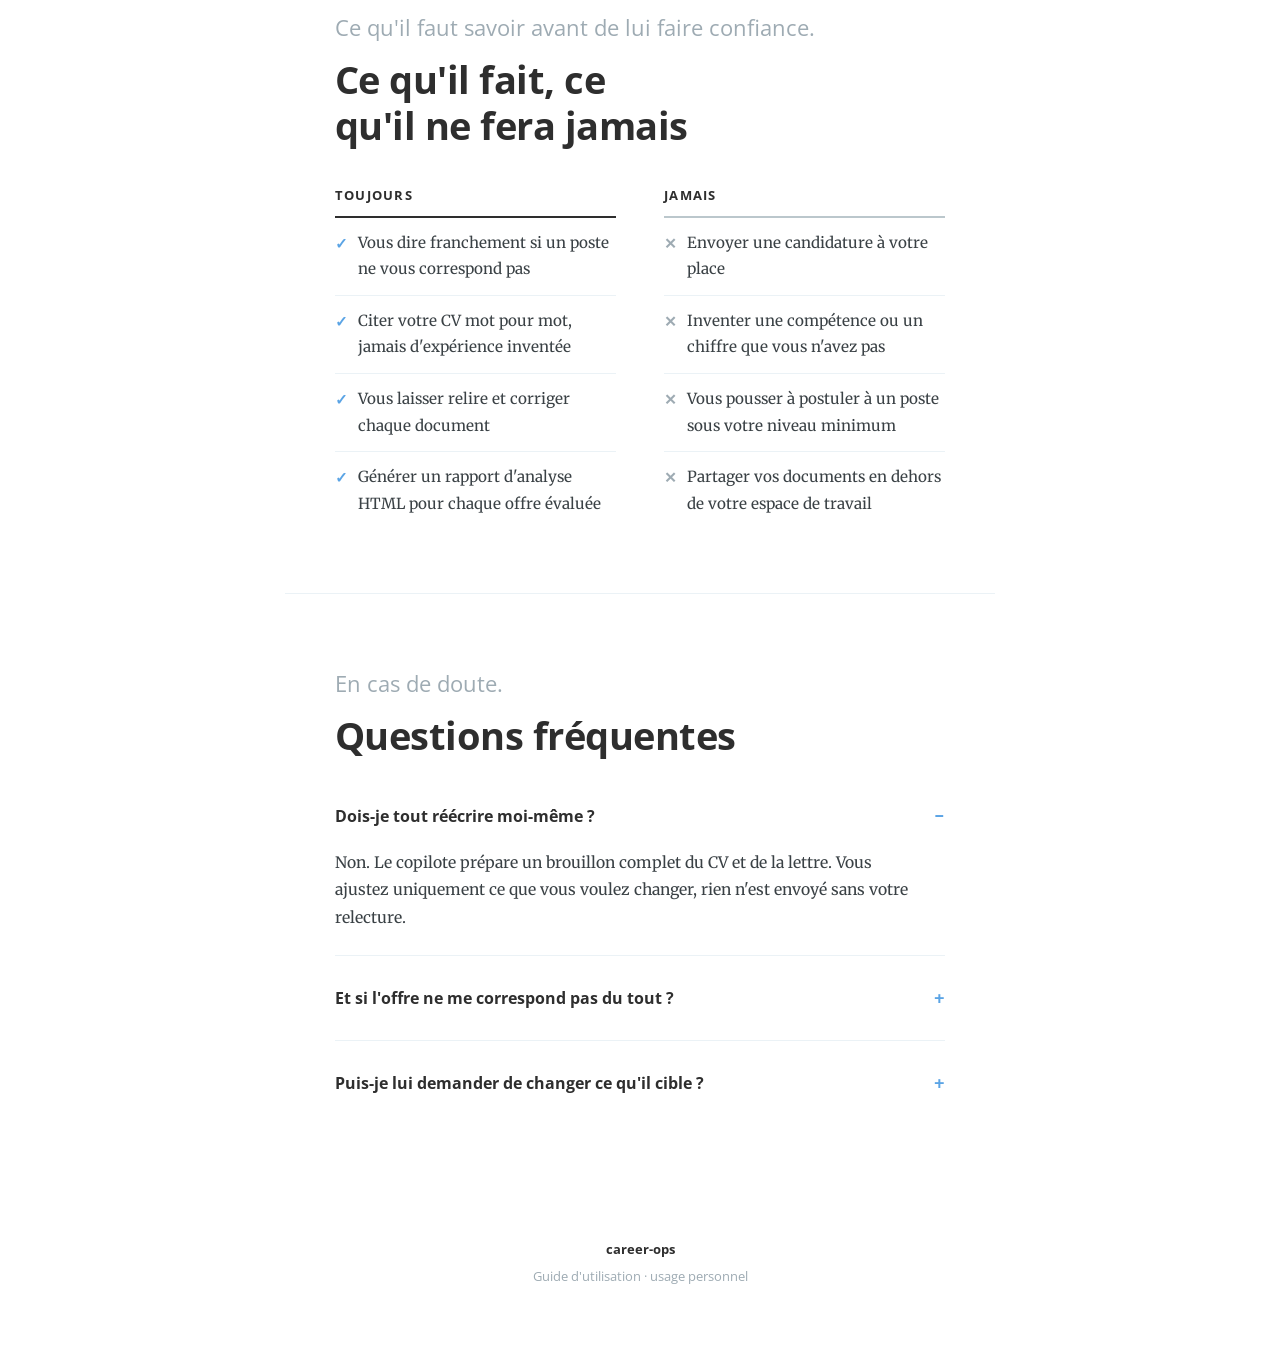
==== commit c2408dda: "upd" ====
--- a/copilote-candidature.html
+++ b/copilote-candidature.html
@@ -303,16 +303,64 @@
   .step .body p { margin: 0; color: var(--ink-strong); font-size: 1.08rem; line-height: 1.6; }
   .step .body .example {
     margin-top: 12px;
+    display: flex;
+    align-items: flex-start;
+    gap: 10px;
+    max-width: 480px;
+    background: var(--paper);
+    border: 1px solid var(--line-2);
+    border-radius: 3px;
+    padding: 9px 10px 9px 12px;
+  }
+  .step .body .example code {
+    flex: 1;
     font-family: "Inconsolata", monospace;
     font-size: .85rem;
     line-height: 1.6;
     color: var(--muted);
-    background: var(--paper);
+    white-space: pre-wrap;
+  }
+  .copy-btn {
+    flex: none;
+    display: inline-flex; align-items: center; justify-content: center;
+    width: 28px; height: 28px;
+    margin-top: 1px;
+    padding: 0;
+    color: var(--muted);
+    background: var(--surface);
     border: 1px solid var(--line-2);
     border-radius: 3px;
-    padding: 9px 12px;
+    cursor: pointer;
+    transition: all .15s ease;
+  }
+  .copy-btn:hover { color: var(--ink-strong); border-color: var(--ink-strong); }
+  .copy-btn.is-copied { color: var(--accent); border-color: var(--accent); }
+  .copy-btn svg { pointer-events: none; }
+  .copy-btn .icon-check { display: none; }
+  .copy-btn.is-copied .icon-copy { display: none; }
+  .copy-btn.is-copied .icon-check { display: block; }
+
+  .fyi {
+    margin-top: 2.5rem;
+    background: var(--paper);
+    border: 1px dashed var(--line-2);
+    border-radius: 6px;
+    padding: 1.4rem 1.6rem;
+  }
+  .fyi-badge {
     display: inline-block;
-  }
+    font-family: "Open Sans", sans-serif;
+    font-size: .7rem;
+    font-weight: 700;
+    letter-spacing: .08em;
+    text-transform: uppercase;
+    color: #2678b8;
+    background: var(--accent-tint);
+    border-radius: 999px;
+    padding: 3px 11px;
+    margin-bottom: 10px;
+  }
+  .fyi p { margin: 0; color: var(--ink); font-size: .96rem; line-height: 1.65; }
   .btn-report {
     display: inline-flex; align-items: center; gap: 9px;
     margin-top: 14px;
@@ -481,7 +529,14 @@
             <div class="num">1</div>
             <div class="body">
               <p>Vous envoyez le lien d'une offre avec votre CV en pièce jointe.</p>
-              <span class="example">« Je veux postuler à https://&lt;site-job&gt;/.<br>Mon CV est en pièce-jointe. »</span>
+              <span class="example">
+                <code>Je veux postuler à https://&lt;site-job&gt;/.
+Mon CV est en pièce-jointe.</code>
+                <button type="button" class="copy-btn" data-copy-text="Je veux postuler à https://&lt;site-job&gt;/.&#10;Mon CV est en pièce-jointe." aria-label="Copier le texte">
+                  <svg class="icon-copy" width="15" height="15" viewBox="0 0 24 24" fill="none" stroke="currentColor" stroke-width="2"><rect x="9" y="9" width="12" height="12" rx="2"/><path d="M5 15H4a1 1 0 0 1-1-1V4a1 1 0 0 1 1-1h10a1 1 0 0 1 1 1v1"/></svg>
+                  <svg class="icon-check" width="15" height="15" viewBox="0 0 24 24" fill="none" stroke="currentColor" stroke-width="2"><path d="M20 6L9 17l-5-5"/></svg>
+                </button>
+              </span>
             </div>
           </div>
           <div class="step">
@@ -506,12 +561,6 @@
           <div class="step">
             <div class="num">5</div>
             <div class="body">
-              <p>Il prépare un CV et une lettre de motivation adaptés à cette offre précise, prêts en PDF.</p>
-            </div>
-          </div>
-          <div class="step">
-            <div class="num">6</div>
-            <div class="body">
               <p>Il génère aussi un rapport d'analyse complet, en page HTML — le score, les raisons, les risques, tout est dedans.</p>
               <button type="button" class="btn-report" id="openReportBtn" aria-haspopup="dialog" aria-controls="reportModal">
                 Voir un exemple de rapport
@@ -519,6 +568,11 @@
               </button>
             </div>
           </div>
+        </div>
+
+        <div class="fyi">
+          <span class="fyi-badge">Bon à savoir</span>
+          <p>Le copilote prépare aussi un CV et une lettre de motivation adaptés à cette offre précise, prêts en PDF — sans étape supplémentaire de votre part.</p>
         </div>
       </div>
     </section>
@@ -616,6 +670,35 @@
       if (e.key === 'Escape' && modal.classList.contains('is-open')) closeModal();
     });
   })();
+
+  (function () {
+    document.querySelectorAll('.copy-btn').forEach(function (btn) {
+      btn.addEventListener('click', function () {
+        var text = btn.getAttribute('data-copy-text') || '';
+        function showCopied() {
+          btn.classList.add('is-copied');
+          btn.setAttribute('aria-label', 'Copié');
+          setTimeout(function () {
+            btn.classList.remove('is-copied');
+            btn.setAttribute('aria-label', 'Copier le texte');
+          }, 1800);
+        }
+        if (navigator.clipboard && navigator.clipboard.writeText) {
+          navigator.clipboard.writeText(text).then(showCopied);
+        } else {
+          var ta = document.createElement('textarea');
+          ta.value = text;
+          ta.style.position = 'fixed';
+          ta.style.opacity = '0';
+          document.body.appendChild(ta);
+          ta.select();
+          try { document.execCommand('copy'); } catch (e) {}
+          document.body.removeChild(ta);
+          showCopied();
+        }
+      });
+    });
+  })();
 </script>
 
 </body>
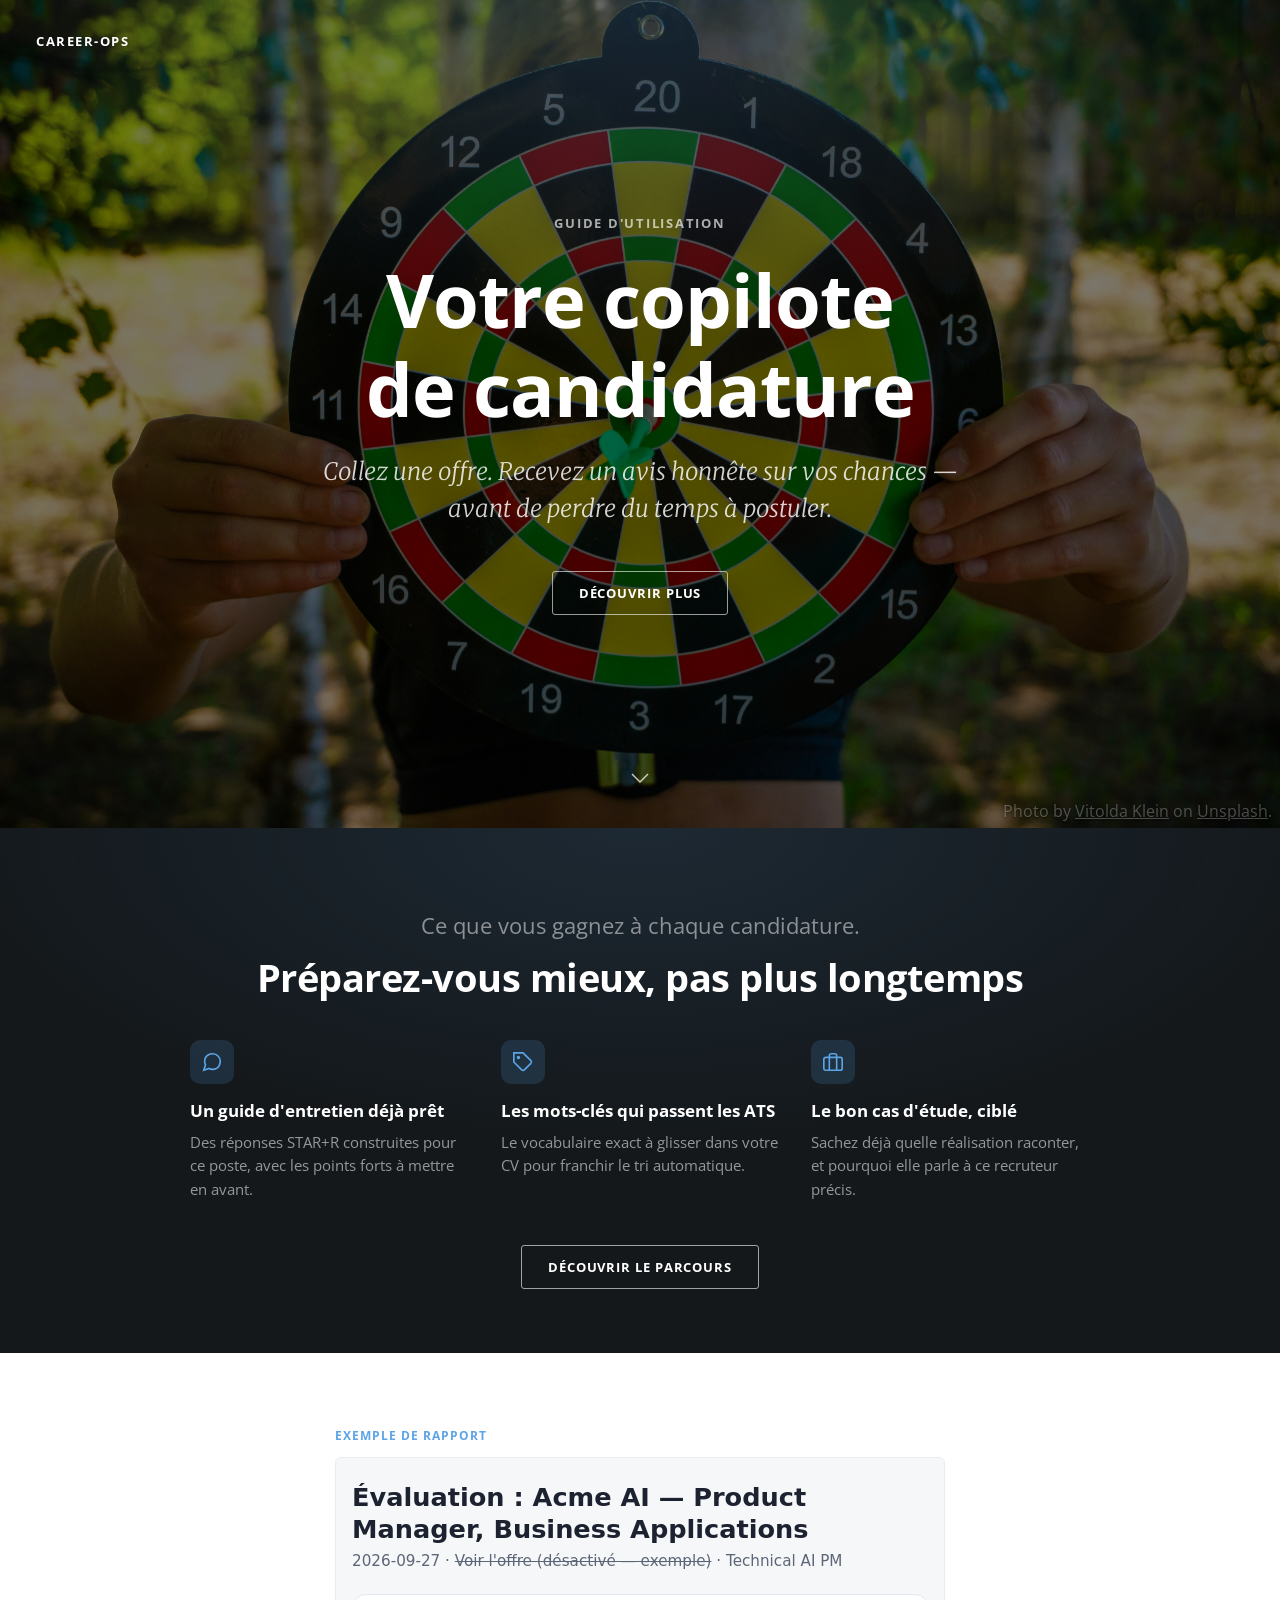
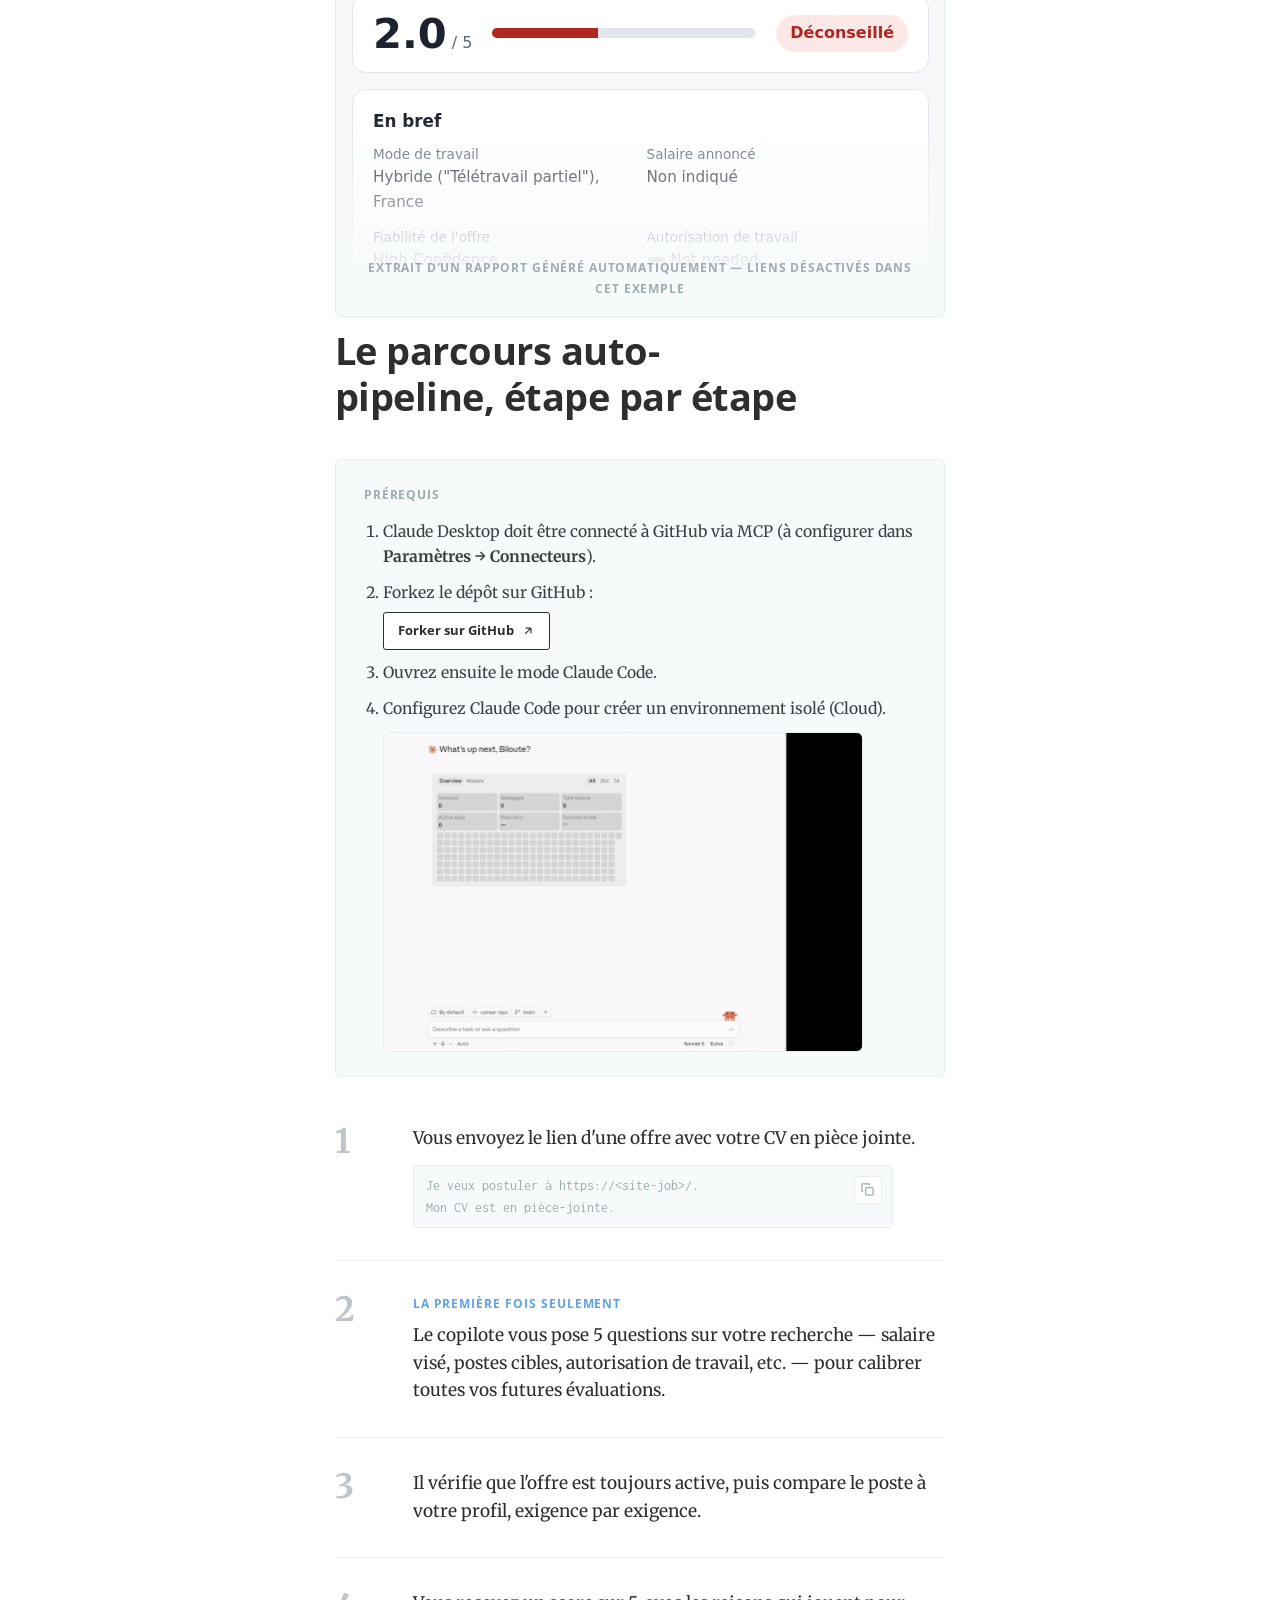
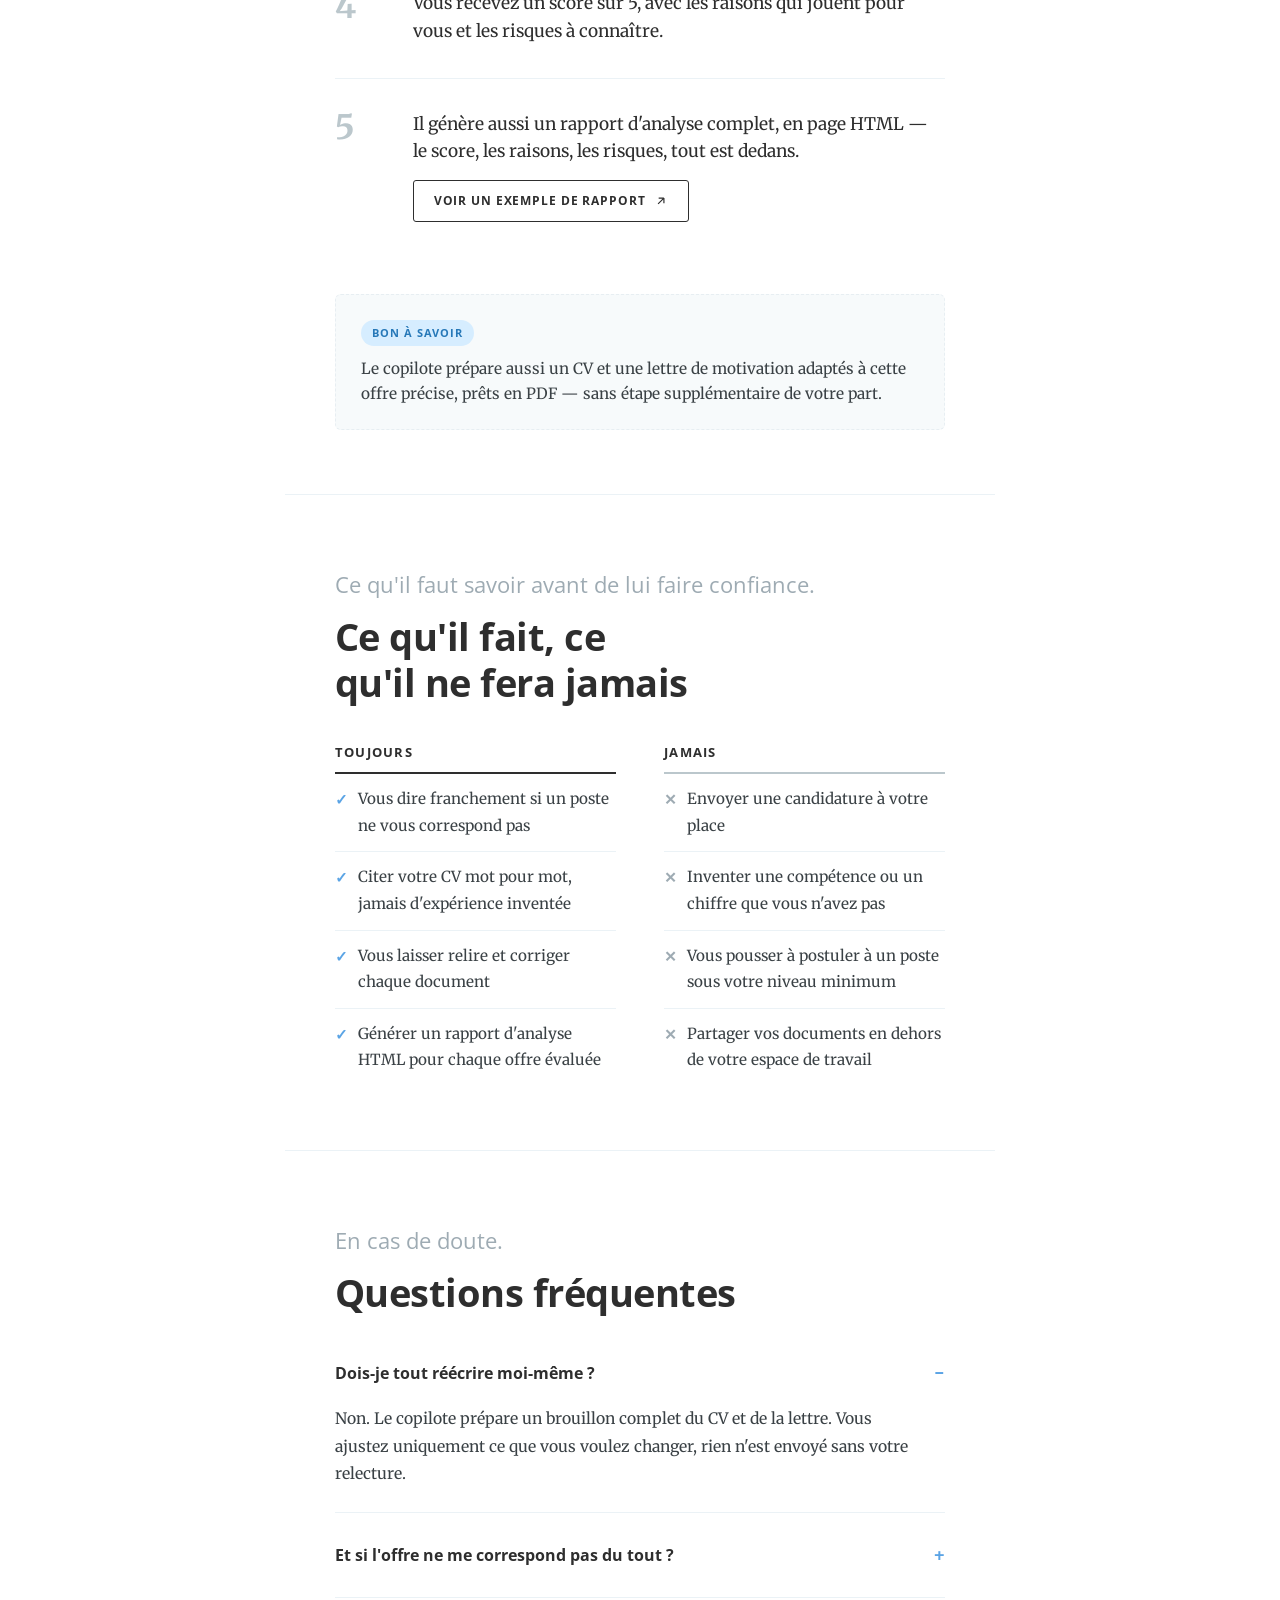
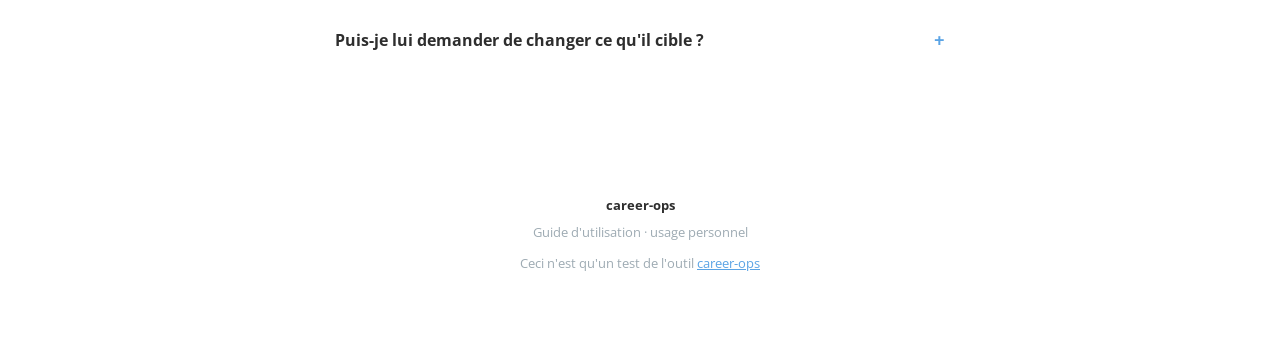
==== commit 41e08461: "upd" ====
--- a/copilote-candidature.html
+++ b/copilote-candidature.html
@@ -191,9 +191,19 @@
   }
 
   /* ================= Report preview widget ================= */
+  .widget-label {
+    display: block;
+    font-family: "Open Sans", sans-serif;
+    font-size: .78rem;
+    font-weight: 700;
+    letter-spacing: .08em;
+    text-transform: uppercase;
+    color: var(--accent);
+    margin: 0;
+  }
   .report-widget {
     position: relative;
-    margin-top: 1.5rem;
+    margin-top: .6rem;
     height: 460px;
     overflow: hidden;
     border: 1px solid var(--line-2);
@@ -446,6 +456,52 @@
   .trust-col.do li::before { content: "✓"; color: var(--accent); flex: none; font-weight: 700; font-family: "Open Sans", sans-serif; }
   .trust-col.dont li::before { content: "✕"; color: var(--muted); flex: none; font-weight: 700; font-family: "Open Sans", sans-serif; }
 
+  /* ================= Proof points (dark band, under the hero) ================= */
+  .proof-band {
+    position: relative;
+    background:
+      radial-gradient(ellipse 90% 100% at 50% 0%, rgba(91,164,229,.12), transparent 60%),
+      #14181b;
+    padding: 3.5rem 24px 4rem;
+  }
+  .proof-band .inner { width: 86%; max-width: 900px; margin: 0 auto; text-align: center; }
+  .proof-band .kicker { color: rgba(255,255,255,.5); }
+  .proof-band .block-title { color: #fff; }
+  .proof-grid {
+    margin-top: 2.5rem;
+    display: grid;
+    grid-template-columns: repeat(3, 1fr);
+    gap: 2rem;
+    text-align: left;
+  }
+  .proof-card .icon {
+    display: inline-flex; align-items: center; justify-content: center;
+    width: 44px; height: 44px;
+    border-radius: 10px;
+    background: rgba(91,164,229,.16);
+    color: var(--accent);
+    margin-bottom: 16px;
+  }
+  .proof-card h3 {
+    font-family: "Open Sans", sans-serif;
+    font-weight: 700;
+    font-size: 1.05rem;
+    line-height: 1.35;
+    margin: 0 0 8px;
+    color: #fff;
+  }
+  .proof-card p {
+    margin: 0;
+    font-family: "Open Sans", sans-serif;
+    font-size: .92rem;
+    line-height: 1.6;
+    color: rgba(255,255,255,.55);
+  }
+  @media (max-width: 720px) {
+    .proof-grid { grid-template-columns: 1fr; gap: 1.75rem; }
+    .proof-band .inner { width: 90%; }
+  }
+
   /* ================= FAQ ================= */
   .faq-item { border-top: 1px solid var(--line); padding: 1.5rem 0; }
   .faq-item:first-of-type { border-top: none; padding-top: 0; }
@@ -468,6 +524,8 @@
     color: var(--muted);
   }
   footer.site-footer .copyright { color: var(--ink-strong); font-weight: 700; margin-bottom: 4px; }
+  footer.site-footer .credit { margin-top: 8px; }
+  footer.site-footer .credit a { color: var(--accent); text-decoration: underline; }
 
   @media (max-width: 560px) {
     .trust-grid { grid-template-columns: 1fr; gap: 2rem; }
@@ -487,20 +545,51 @@
     <div class="eyebrow">Guide d'utilisation</div>
     <h1 class="page-title">Votre copilote<br>de candidature</h1>
     <p class="page-description">Collez une offre. Recevez un avis honnête sur vos chances — avant de perdre du temps à postuler.</p>
-    <a class="header-button" href="#etapes">Découvrir le parcours</a>
+    <a class="header-button" href="#benefices">Découvrir plus</a>
   </div>
-  <a class="scroll-down" href="#content" aria-label="Défiler vers le contenu">
+  <a class="scroll-down" href="#benefices" aria-label="Défiler vers le contenu">
     <svg viewBox="0 0 32 32" fill="none" stroke="currentColor" stroke-width="1.5"><path d="M8 12l8 8 8-8"/></svg>
   </a>
   <p class="cover-credit">Photo by <a href="https://unsplash.com/@little_klein?utm_source=unsplash&utm_medium=referral&utm_content=creditCopyText" target="_blank" rel="noopener">Vitolda Klein</a> on <a href="https://unsplash.com/photos/person-holding-black-red-yellow-and-green-round-analog-clock-L3zuSWaCjSk?utm_source=unsplash&utm_medium=referral&utm_content=creditCopyText" target="_blank" rel="noopener">Unsplash</a>.</p>
 </header>
 
+<section class="proof-band" id="benefices">
+  <div class="inner">
+    <p class="kicker sans">Ce que vous gagnez à chaque candidature.</p>
+    <h2 class="block-title">Préparez-vous mieux, pas plus longtemps</h2>
+    <div class="proof-grid">
+      <div class="proof-card">
+        <span class="icon">
+          <svg width="22" height="22" viewBox="0 0 24 24" fill="none" stroke="currentColor" stroke-width="1.8"><path d="M21 11.5a8.38 8.38 0 0 1-.9 3.8 8.5 8.5 0 0 1-7.6 4.7 8.38 8.38 0 0 1-3.8-.9L3 21l1.9-5.7a8.38 8.38 0 0 1-.9-3.8 8.5 8.5 0 0 1 4.7-7.6 8.38 8.38 0 0 1 3.8-.9h.5a8.48 8.48 0 0 1 8 8v.5z"/></svg>
+        </span>
+        <h3>Un guide d'entretien déjà prêt</h3>
+        <p>Des réponses STAR+R construites pour ce poste, avec les points forts à mettre en avant.</p>
+      </div>
+      <div class="proof-card">
+        <span class="icon">
+          <svg width="22" height="22" viewBox="0 0 24 24" fill="none" stroke="currentColor" stroke-width="1.8"><path d="M20.59 13.41L13.42 20.58a2 2 0 0 1-2.83 0L2 12V2h10l8.59 8.59a2 2 0 0 1 0 2.82z"/><circle cx="7" cy="7" r="1"/></svg>
+        </span>
+        <h3>Les mots-clés qui passent les ATS</h3>
+        <p>Le vocabulaire exact à glisser dans votre CV pour franchir le tri automatique.</p>
+      </div>
+      <div class="proof-card">
+        <span class="icon">
+          <svg width="22" height="22" viewBox="0 0 24 24" fill="none" stroke="currentColor" stroke-width="1.8"><rect x="2" y="7" width="20" height="14" rx="2"/><path d="M16 21V5a2 2 0 0 0-2-2h-4a2 2 0 0 0-2 2v16"/></svg>
+        </span>
+        <h3>Le bon cas d'étude, ciblé</h3>
+        <p>Sachez déjà quelle réalisation raconter, et pourquoi elle parle à ce recruteur précis.</p>
+      </div>
+    </div>
+    <a class="header-button proof-band-cta" href="#etapes">Découvrir le parcours</a>
+  </div>
+</section>
 
 <div class="site-wrapper" id="siteWrapper">
   <main id="content">
 
     <section class="block" id="etapes">
       <div class="inner">
+        <span class="widget-label">Exemple de rapport</span>
         <div class="report-widget" aria-label="Aperçu d'un rapport d'analyse généré automatiquement">
           <iframe src="report-example.html" title="Aperçu d'un rapport d'analyse" loading="lazy" scrolling="no" tabindex="-1"></iframe>
           <span class="report-widget-cta">Extrait d'un rapport généré automatiquement — liens désactivés dans cet exemple</span>
@@ -630,6 +719,7 @@
   <footer class="site-footer">
     <div class="copyright">career-ops</div>
     <div class="poweredby">Guide d'utilisation · usage personnel</div>
+    <div class="credit">Ceci n'est qu'un test de l'outil <a href="https://career-ops.org" target="_blank" rel="noopener">career-ops</a></div>
   </footer>
 </div>
 
